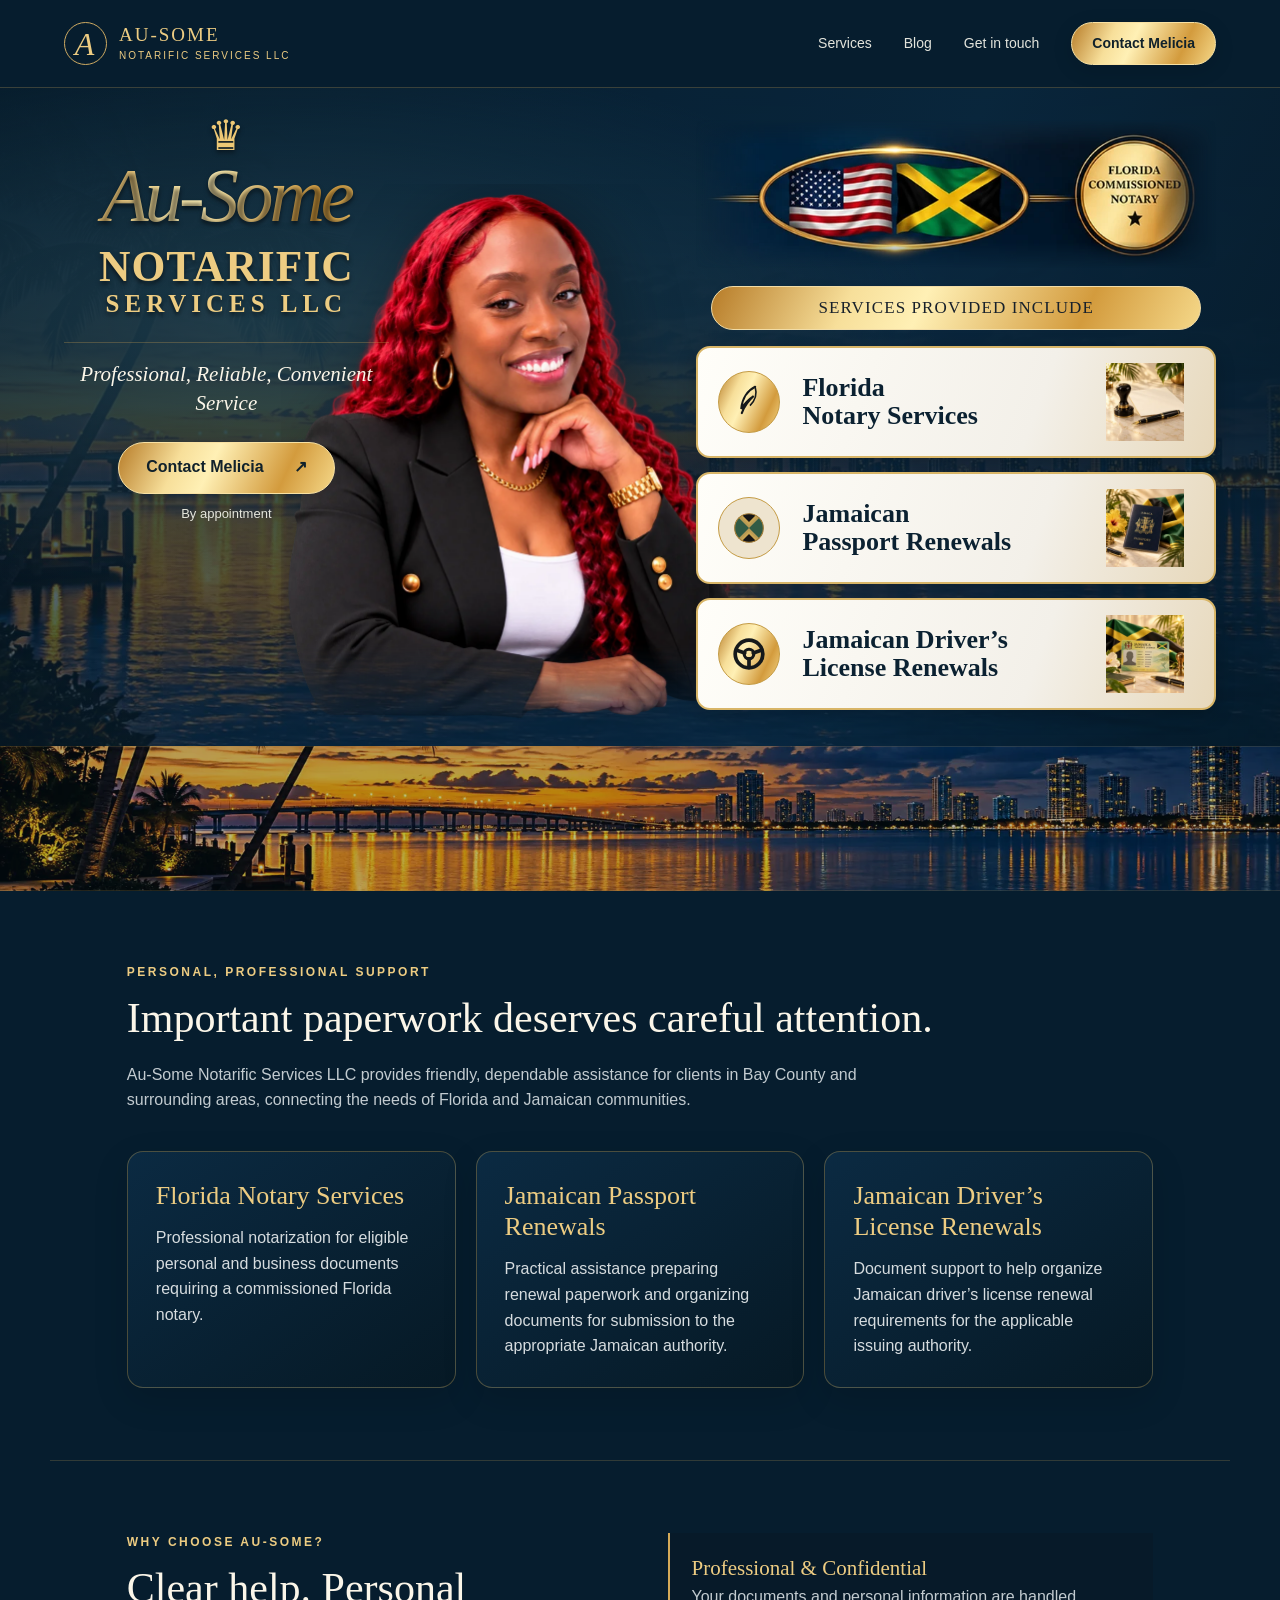
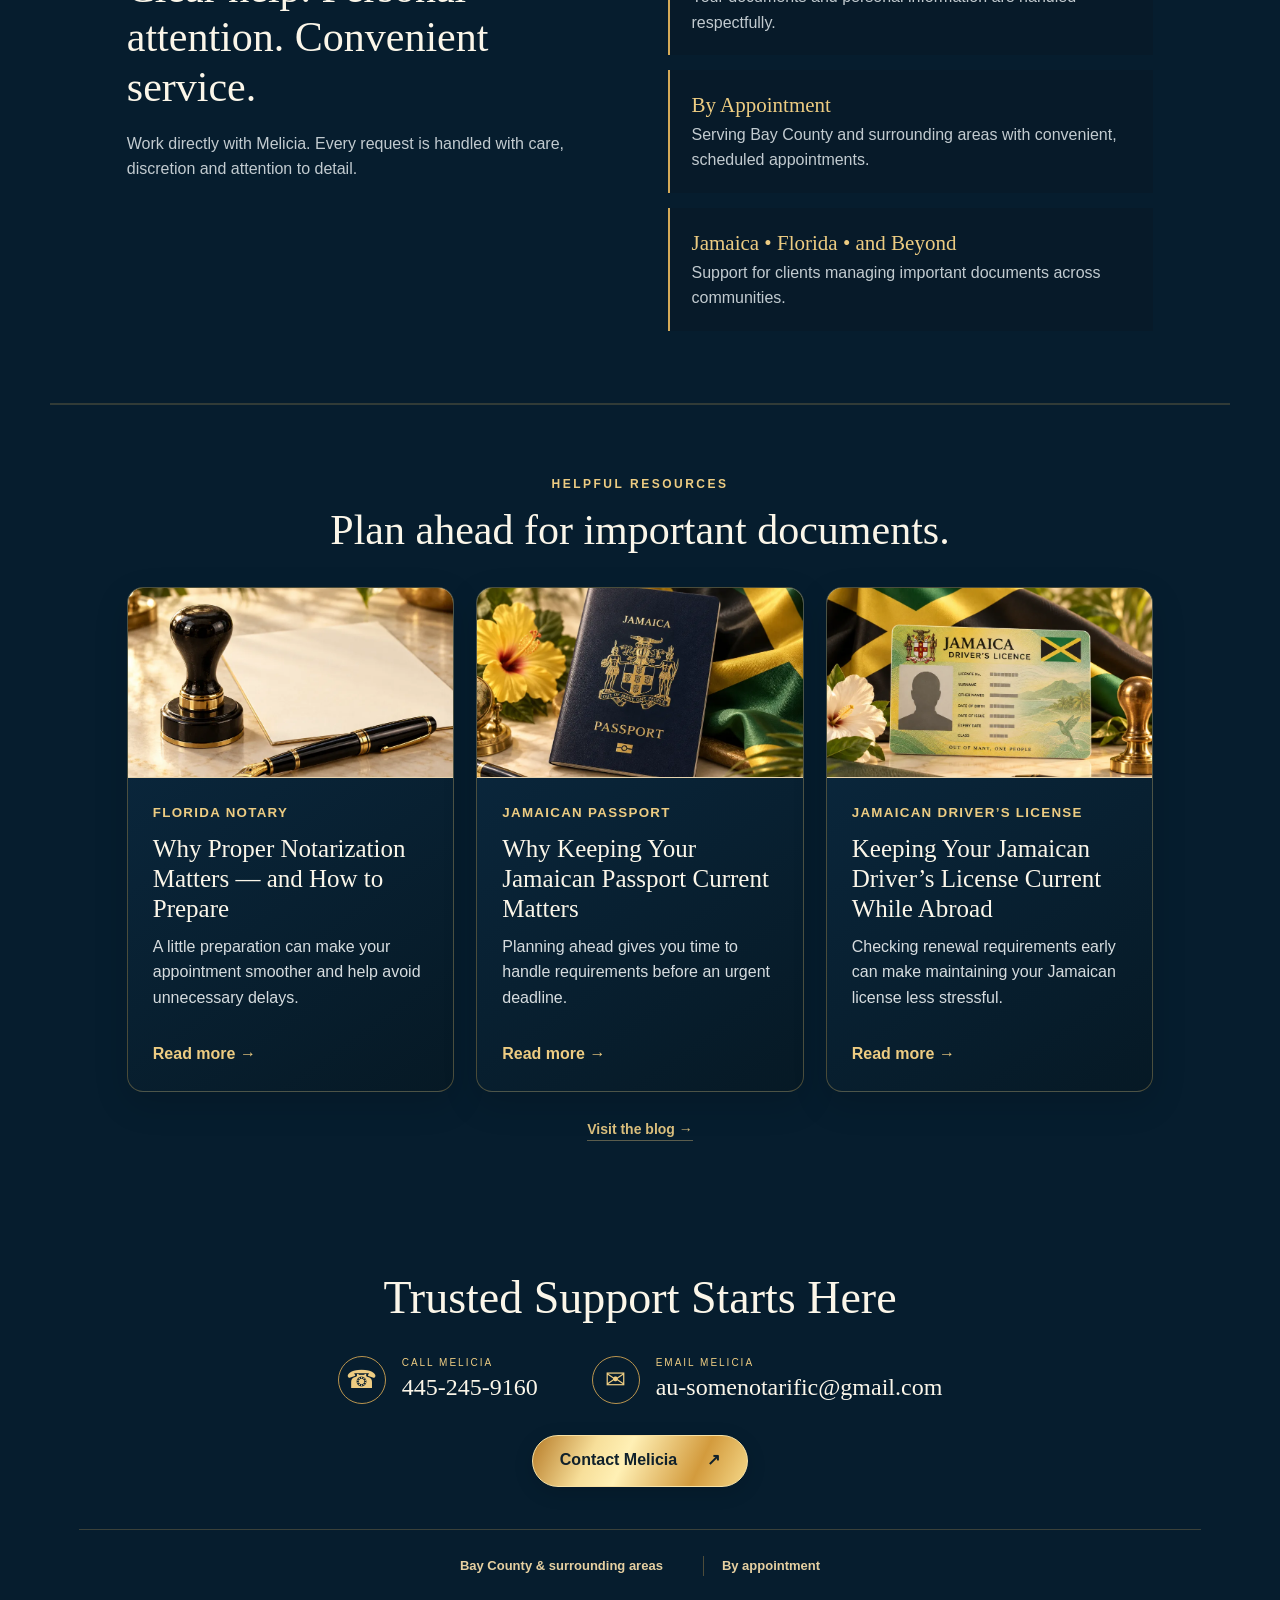
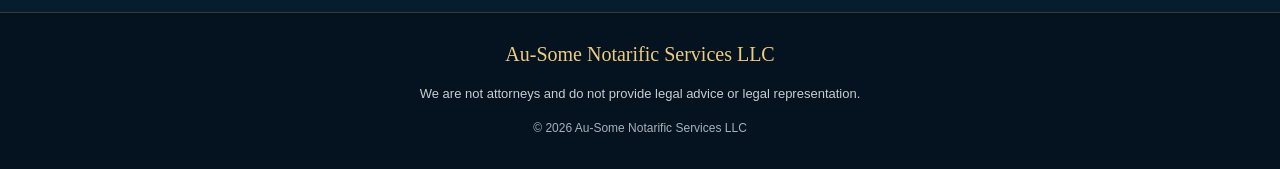
==== index.html @ 768206bc "Block crawling ahead of the domain swap to Mel's own independent domain mhh.gemzonline.com was alway" ====
<!doctype html>
<html lang="en">
<head>
  <meta name="robots" content="noindex, nofollow">
  <meta charset="utf-8"><meta name="viewport" content="width=device-width, initial-scale=1">
  <title>Au-Some Notarific Services LLC | Bay County, Florida</title>
  <meta name="description" content="Florida notary services, Jamaican passport renewals and Jamaican driver's license renewals. Contact Melicia for appointments in Bay County and surrounding areas.">
  <meta name="theme-color" content="#061d2e">
  <link rel="canonical" href="https://mhh.gemzonline.com/">
  <meta property="og:type" content="website"><meta property="og:title" content="Au-Some Notarific Services LLC"><meta property="og:description" content="Florida notary services and practical support for Jamaican passport and driver’s license renewals in Bay County and surrounding areas."><meta property="og:url" content="https://mhh.gemzonline.com/"><meta property="og:site_name" content="Au-Some Notarific Services LLC"><meta property="og:image" content="https://mhh.gemzonline.com/assets/og-image.jpg"><meta property="og:image:width" content="1200"><meta property="og:image:height" content="630"><meta property="og:image:alt" content="Au-Some Notarific Services LLC with Melicia, Florida Commissioned Notary">
  <meta name="twitter:card" content="summary_large_image">
  <script type="application/ld+json">{"@context":"https://schema.org","@type":"Notary","name":"Au-Some Notarific Services LLC","url":"https://mhh.gemzonline.com/","image":"https://mhh.gemzonline.com/assets/og-image.jpg","email":"au-somenotarific@gmail.com","telephone":"+1-445-245-9160","areaServed":"Bay County, Florida","description":"Florida notary services and practical document support for Jamaican passport and driver’s license renewals."}</script>
  <link rel="icon" type="image/svg+xml" href="data:image/svg+xml,%3Csvg xmlns='http://www.w3.org/2000/svg' viewBox='0 0 64 64'%3E%3Crect width='64' height='64' rx='12' fill='%23061d2e'/%3E%3Ctext x='32' y='47' text-anchor='middle' font-family='Georgia' font-size='46' fill='%23e9c778'%3EA%3C/text%3E%3C/svg%3E">
  <link rel="stylesheet" href="styles.css?v=20260925-0700"><script src="app.js?v=20260925-0700" defer></script>
</head>
<body>
<a class="skip" href="#main">Skip to content</a>
<header class="header"><a class="mini-brand" href="#home" aria-label="Au-Some Notarific Services home"><span class="monogram">A</span><span>AU-SOME <small>NOTARIFIC SERVICES LLC</small></span></a><button class="menu-toggle" type="button" aria-expanded="false" aria-controls="main-nav" aria-label="Open menu"><span></span><span></span><span></span></button><nav id="main-nav" aria-label="Main navigation"><a href="#services">Services</a><a href="blog/">Blog</a><a href="#contact">Get in touch</a><button class="button compact" data-contact>Contact Melicia</button></nav></header>
<main id="main">
<section class="hero" id="home" aria-labelledby="brand-title"><div class="hero-inner"><div class="portrait"><img src="assets/melicia.webp" alt="Melicia smiling, wearing a black blazer and gold jewelry" width="900" height="1125" fetchpriority="high"><div class="portrait-caption"><span>YOUR PERSONAL POINT OF CONTACT</span><strong>Meet Melicia</strong><p>Professional. Reliable. Convenient.</p></div></div><div class="hero-content"><div class="brand-row"><div class="wordmark"><span class="crown" aria-hidden="true">&#9819;</span><span class="script">Au-Some</span><h1 id="brand-title"><span class="sr-only">Au-Some </span>NOTARIFIC <span>SERVICES LLC</span></h1></div></div><img class="heritage-banner" src="assets/heritage-seal.webp" alt="United States and Jamaica flags beside a Florida Commissioned Notary seal" width="727" height="207"><p class="tagline">Professional, Reliable, Convenient Service</p><section id="services" aria-labelledby="services-title"><h2 class="ribbon" id="services-title">Services provided include</h2><div class="service-list"><button class="service" data-contact data-service="Florida Notary Services"><span class="service-number quill-icon" aria-hidden="true"><svg viewBox="0 0 64 64"><path d="M47 5C32 10 20 24 16 43c8-10 16-16 26-21-10 7-19 16-26 29" fill="none" stroke="currentColor" stroke-width="4" stroke-linecap="round"/><path d="M47 5c2 13-2 25-14 34" fill="none" stroke="currentColor" stroke-width="3"/></svg></span><span class="service-label"><strong>Florida<br>Notary Services</strong></span><img class="service-art" src="assets/notary-sm.webp" alt="" width="160" height="160"></button><button class="service" data-contact data-service="Jamaican Passport Renewals"><span class="service-number jamaica-icon" aria-hidden="true"><svg viewBox="0 0 64 64"><defs><clipPath id="flagCircle"><circle cx="32" cy="32" r="27"/></clipPath></defs><g clip-path="url(#flagCircle)"><rect width="64" height="64" fill="#151515"/><path d="M0 0L64 64M64 0L0 64" stroke="#c9a553" stroke-width="16"/><path d="M0 0L64 64M64 0L0 64" stroke="#b99b55" stroke-width="8"/><path d="M0 0L32 32L0 64zM64 0L32 32L64 64z" fill="#315b45"/></g><circle cx="32" cy="32" r="27" fill="none" stroke="#a9823d" stroke-width="2"/></svg></span><span class="service-label"><strong>Jamaican<br>Passport Renewals</strong></span><img class="service-art" src="assets/passport-sm.webp" alt="" width="160" height="160"></button><button class="service" data-contact data-service="Jamaican Driver’s License Renewals"><span class="service-number" aria-hidden="true"><svg viewBox="0 0 64 64"><circle cx="32" cy="32" r="26" fill="none" stroke="currentColor" stroke-width="7"/><circle cx="32" cy="32" r="9" fill="none" stroke="currentColor" stroke-width="6"/><path d="M9 25L24 30M55 25L40 30M32 41V57" fill="none" stroke="currentColor" stroke-width="7" stroke-linecap="round"/></svg></span><span class="service-label"><strong>Jamaican Driver’s<br>License Renewals</strong></span><img class="service-art" src="assets/license-sm.webp" alt="" width="160" height="160"></button></div></section><div class="hero-action"><button class="button" data-contact>Contact Melicia <span aria-hidden="true">↗</span></button><span>By appointment</span></div></div></div></section>
<div class="coastal-panorama" aria-hidden="true"></div>
<section class="content-section"><p class="eyebrow">PERSONAL, PROFESSIONAL SUPPORT</p><h2>Important paperwork deserves careful attention.</h2><p>Au-Some Notarific Services LLC provides friendly, dependable assistance for clients in Bay County and surrounding areas, connecting the needs of Florida and Jamaican communities.</p><div class="info-grid"><article><h3>Florida Notary Services</h3><p>Professional notarization for eligible personal and business documents requiring a commissioned Florida notary.</p></article><article><h3>Jamaican Passport Renewals</h3><p>Practical assistance preparing renewal paperwork and organizing documents for submission to the appropriate Jamaican authority.</p></article><article><h3>Jamaican Driver’s License Renewals</h3><p>Document support to help organize Jamaican driver’s license renewal requirements for the applicable issuing authority.</p></article></div></section>
<section class="why-section"><div><p class="eyebrow">WHY CHOOSE AU-SOME?</p><h2>Clear help. Personal attention. Convenient service.</h2><p>Work directly with Melicia. Every request is handled with care, discretion and attention to detail.</p></div><div class="why-list"><p><strong>Professional &amp; Confidential</strong><br>Your documents and personal information are handled respectfully.</p><p><strong>By Appointment</strong><br>Serving Bay County and surrounding areas with convenient, scheduled appointments.</p><p><strong>Jamaica • Florida • and Beyond</strong><br>Support for clients managing important documents across communities.</p></div></section>
<section class="latest-section" aria-labelledby="latest-title"><p class="eyebrow">HELPFUL RESOURCES</p><h2 id="latest-title">Plan ahead for important documents.</h2><div class="latest-grid"><article class="resource-card"><a class="resource-image" href="blog/prepare-for-notary-appointment.html" aria-label="Read Why Proper Notarization Matters"><img src="assets/notary.webp" alt="Florida notary document support" loading="lazy"></a><div class="resource-body"><small>FLORIDA NOTARY</small><h3><a href="blog/prepare-for-notary-appointment.html">Why Proper Notarization Matters — and How to Prepare</a></h3><p>A little preparation can make your appointment smoother and help avoid unnecessary delays.</p><a class="latest-link" href="blog/prepare-for-notary-appointment.html">Read more →</a></div></article><article class="resource-card"><a class="resource-image" href="blog/keep-jamaican-passport-current.html" aria-label="Read Why Keeping Your Jamaican Passport Current Matters"><img src="assets/passport.webp" alt="Jamaican passport renewal support" loading="lazy"></a><div class="resource-body"><small>JAMAICAN PASSPORT</small><h3><a href="blog/keep-jamaican-passport-current.html">Why Keeping Your Jamaican Passport Current Matters</a></h3><p>Planning ahead gives you time to handle requirements before an urgent deadline.</p><a class="latest-link" href="blog/keep-jamaican-passport-current.html">Read more →</a></div></article><article class="resource-card"><a class="resource-image" href="blog/keep-jamaican-drivers-license-current.html" aria-label="Read Keeping Your Jamaican Driver’s License Current While Abroad"><img src="assets/license.webp" alt="Jamaican driver’s license renewal support" loading="lazy"></a><div class="resource-body"><small>JAMAICAN DRIVER’S LICENSE</small><h3><a href="blog/keep-jamaican-drivers-license-current.html">Keeping Your Jamaican Driver’s License Current While Abroad</a></h3><p>Checking renewal requirements early can make maintaining your Jamaican license less stressful.</p><a class="latest-link" href="blog/keep-jamaican-drivers-license-current.html">Read more →</a></div></article></div><p class="latest-all"><a href="blog/">Visit the blog →</a></p></section>
<section class="contact" id="contact" aria-labelledby="contact-title"><h2 id="contact-title">Trusted Support Starts Here</h2><div class="contact-links"><a href="tel:+14452459160"><span class="contact-symbol" aria-hidden="true">☎</span><span><small>CALL MELICIA</small>445-245-9160</span></a><a href="mailto:au-somenotarific@gmail.com"><span class="contact-symbol" aria-hidden="true">✉</span><span><small>EMAIL MELICIA</small>au-somenotarific@gmail.com</span></a></div><button class="button" data-contact>Contact Melicia <span aria-hidden="true">↗</span></button><div class="availability"><span>Bay County &amp; surrounding areas</span><span>By appointment</span></div></section>
</main><footer><a class="footer-brand" href="#home">Au-Some Notarific Services LLC</a><p>We are not attorneys and do not provide legal advice or legal representation.</p><small>© <span id="year">2026</span> Au-Some Notarific Services LLC</small></footer>
<dialog id="contact-dialog" aria-labelledby="form-title"><div class="dialog-head"><div><p class="eyebrow">LET’S GET IN TOUCH</p><h2 id="form-title">Contact Melicia</h2></div><button type="button" class="close" aria-label="Close contact form">×</button></div><p class="form-intro">Share a few details so Melicia can help with your request.</p><form id="contact-form" action="send.php" method="post"><div class="form-grid"><label class="hp" aria-hidden="true">Leave this field empty<input name="website" tabindex="-1" autocomplete="off"></label><label>Full name <span aria-hidden="true">*</span><input name="fullName" autocomplete="name" required maxlength="120"></label><label>Phone <span aria-hidden="true">*</span><input name="phone" type="tel" autocomplete="tel" required maxlength="40"></label><label>Email <span aria-hidden="true">*</span><input name="email" type="email" autocomplete="email" required maxlength="254"></label><label>Preferred contact method <span aria-hidden="true">*</span><select name="contactMethod" required><option value="">Please select</option><option>Phone</option><option>Email</option></select></label><label>Best contact time <span aria-hidden="true">*</span><input name="contactTime" placeholder="e.g. Weekdays after 3 pm, Central" required maxlength="160"></label><label>Service needed <span aria-hidden="true">*</span><select name="service" required><option value="">Please select</option><option>Florida Notary Services</option><option>Jamaican Passport Renewals</option><option>Jamaican Driver’s License Renewals</option></select></label><label class="wide">Preferred appointment / availability window <span aria-hidden="true">*</span><input name="availability" placeholder="e.g. Tuesday or Thursday afternoon" required maxlength="240"></label><label class="wide">Notes <small>(optional)</small><textarea name="notes" rows="4" maxlength="2000" placeholder="How can Melicia help? Please do not include document numbers or sensitive personal information."></textarea></label></div><p class="privacy">Your information is used only to respond to your request and will be sent directly to Melicia.</p><button class="button form-submit" type="submit">Submit request <span aria-hidden="true">↗</span></button></form></dialog><dialog id="result-dialog" aria-labelledby="result-title" aria-describedby="result-message"><div class="result-icon" aria-hidden="true"></div><h2 id="result-title"></h2><p id="result-message"></p><button type="button" class="button" id="result-close">OK</button></dialog><noscript><div class="noscript">To request an appointment, call <a href="tel:+14452459160">445-245-9160</a> or email <a href="mailto:au-somenotarific@gmail.com">au-somenotarific@gmail.com</a>.</div></noscript></body></html>
---- styles.css ----
@charset "UTF-8";
:root{color-scheme:dark;--navy:#061d2e;--deep:#04131f;--gold:#edcc82;--muted:#c2cbd0;--gold-fill:linear-gradient(115deg,#b77c28 0%,#f7df9a 28%,#fff0b5 43%,#d39b3d 76%,#f5d889 100%)}
*{box-sizing:border-box}html{scroll-behavior:smooth;scroll-padding-top:90px}body{margin:0;background:var(--navy);color:#fbf6e9;font-family:Arial,Helvetica,sans-serif;font-size:16px;line-height:1.6}button,input,select,textarea{font:inherit}a{color:inherit}button,a,input,select,textarea{-webkit-tap-highlight-color:transparent}button{cursor:pointer}button:focus-visible,a:focus-visible{outline:3px solid #fff0b5;outline-offset:5px}input:focus,select:focus,textarea:focus{outline:2px solid #9c671c;outline-offset:2px}.skip{position:fixed;left:12px;top:-100px;background:var(--gold);color:var(--deep);z-index:20;padding:10px}.skip:focus{top:12px}.header{min-height:88px;max-width:1380px;margin:auto;padding:18px 5%;display:flex;justify-content:space-between;align-items:center;gap:24px;border-bottom:1px solid #d3ad5e40}.mini-brand{display:flex;gap:12px;align-items:center;text-decoration:none;color:var(--gold);font-family:Georgia,serif;font-size:19px;letter-spacing:2px;line-height:1.3}.mini-brand small{display:block;font:10px/1.6 Arial,sans-serif;letter-spacing:2px}.monogram{border:1px solid #ceaa62;border-radius:50%;width:43px;height:43px;text-align:center;font:italic 32px/43px Georgia,serif}.header nav{display:flex;align-items:center;gap:32px}.header nav>a{text-decoration:none;font-size:14px;color:#e3e4dc}.header nav>a:hover{color:var(--gold)}.button{display:inline-flex;gap:30px;justify-content:center;align-items:center;min-height:52px;padding:12px 27px;border:1px solid #f8e1a3;border-radius:999px;background:var(--gold-fill);color:#10212b;font-weight:700;line-height:1.4;box-shadow:0 5px 20px #0002;text-decoration:none}.button:hover{filter:brightness(1.09)}.button.compact{min-height:43px;padding:10px 20px;font-size:14px}.hero{position:relative;isolation:isolate;overflow:hidden;background:radial-gradient(ellipse at 20% 36%,#244553 0,transparent 47%),linear-gradient(110deg,#061b2a,#0b2a42 65%,#071b29);border-bottom:0}.hero:before{content:"";position:absolute;inset:0;z-index:-1;background:linear-gradient(to bottom,#061d2e 0%,#061d2edb 40%,#061d2e00 75%),url('assets/coast.webp') center bottom/cover no-repeat;opacity:.3}.hero-inner{max-width:1320px;margin:auto;display:grid;grid-template-columns:.82fr 1.18fr;padding:32px 5% 36px;gap:25px;align-items:end}.portrait{position:relative;align-self:stretch;display:flex;align-items:flex-end;margin-left:-70px;margin-bottom:-36px}.portrait img{display:block;width:112%;max-width:none;height:auto;max-height:850px;object-fit:contain;object-position:bottom;filter:drop-shadow(10px 0 30px #0004);mask-image:linear-gradient(#000 82%,transparent 100%)}.portrait-caption{display:none}.hero-content{z-index:1}.brand-row{display:flex;gap:20px;align-items:center}.wordmark{text-align:center;flex:1;color:var(--gold);text-shadow:0 3px 4px #0008;position:relative}.crown{display:block;color:#edc875;font:42px/.8 Georgia,serif;margin-bottom:6px}.script{font:italic 76px/.95 'Monotype Corsiva','Brush Script MT',Georgia,serif;letter-spacing:-4px;background:var(--gold-fill);background-clip:text;-webkit-text-fill-color:transparent;padding:0 10px 4px;display:block}h1{font:46px/1.1 Georgia,serif;font-weight:600;letter-spacing:1px;margin:6px 0}h1 span{display:block;font-size:25px;letter-spacing:5px}.tagline{text-align:center;border-top:1px solid #c69d524d;padding-top:17px;margin:18px 0 10px;font:italic 21px/1.4 Georgia,serif}.ribbon{text-align:center;background:var(--gold-fill);color:#18212b;border:1px solid #f1dca7;border-radius:30px;font:17px/1.3 Georgia,serif;text-transform:uppercase;letter-spacing:1.1px;padding:10px;margin:0 15px 16px}.service-list{display:grid;gap:14px}.service{width:100%;display:grid;grid-template-columns:65px 1fr 88px;align-items:center;gap:19px;text-align:left;background:linear-gradient(110deg,#fffef9,#f3f0e9 65%,#e7d8bb);border:2px solid #d8b567;border-radius:14px;color:#0b2131;padding:15px 20px;box-shadow:0 6px 20px #0003;transition:transform .18s}.service:hover{transform:translateX(-4px)}.service-number{width:62px;height:62px;display:grid;place-items:center;border-radius:50%;background:var(--gold-fill);font:italic 24px Georgia,serif;border:1px solid #c49b44;color:#15191b}.service-number svg{width:42px;height:42px;display:block}.quill-icon svg{transform:rotate(-7deg);color:#15191b}.jamaica-icon{background:#eee4cf}.jamaica-icon svg{width:52px;height:52px}.service strong{display:block;font:600 26px/1.07 Georgia,serif}.service-label{overflow-wrap:anywhere}.service-art{display:block;width:78px;height:78px;object-fit:contain}.hero-action{display:flex;align-items:center;gap:24px;margin:23px 0 0}.hero-action>span{font-size:13px;line-height:1.5;color:#e5e6dc}.heritage-banner{display:block;width:100%;max-width:560px;height:auto;margin:14px auto 0;mask-image:linear-gradient(to right,transparent,#000 12%,#000 88%,transparent),linear-gradient(transparent,#000 18%,#000 82%,transparent);-webkit-mask-composite:source-in;mask-composite:intersect}.coastal-panorama{height:145px;background:url('assets/coast.webp') center 62%/cover no-repeat;opacity:.72;border-top:1px solid #d3ad5e35;border-bottom:1px solid #d3ad5e35}.content-section,.why-section{max-width:1180px;margin:auto;padding:72px 6%}.content-section>h2,.why-section h2{font:42px/1.18 Georgia,serif;margin:0 0 18px;color:#fbf6e9}.content-section>p:not(.eyebrow),.why-section>div>p:not(.eyebrow){max-width:760px;color:var(--muted)}.eyebrow{font-size:12px;font-weight:600;letter-spacing:2.5px;color:var(--gold);margin:0 0 12px}.info-grid{display:grid;grid-template-columns:repeat(3,1fr);gap:20px;margin-top:38px}.info-grid article{background:linear-gradient(145deg,#0b2a42,#061925);border:1px solid #d3ad5e55;border-radius:16px;padding:28px;box-shadow:0 12px 35px #0002}.info-grid h3{font:26px/1.2 Georgia,serif;color:var(--gold);margin:0 0 14px}.info-grid p,.why-list p{color:#d6dcdf;margin:0}.why-section{display:grid;grid-template-columns:1fr 1fr;gap:55px;border-top:1px solid #d3ad5e35;border-bottom:1px solid #d3ad5e35}.why-list{display:grid;gap:15px}.why-list p{padding:20px 22px;border-left:2px solid #d4aa58;background:#071a29}.why-list strong{color:var(--gold);font:21px/1.5 Georgia,serif}.latest-section{max-width:1180px;margin:auto;padding:70px 6%;border-top:1px solid #d3ad5e35;text-align:center}.latest-section>h2{font:42px/1.18 Georgia,serif;margin:0 0 32px}.latest-grid{display:grid;grid-template-columns:repeat(3,minmax(0,1fr));gap:22px;align-items:stretch;justify-content:center;text-align:left}.resource-card{display:flex;flex-direction:column;overflow:hidden;background:linear-gradient(145deg,#0b2a42,#061925);border:1px solid #d3ad5e55;border-radius:16px;box-shadow:0 12px 35px #0002}.resource-image{display:block;height:190px;overflow:hidden;background:#efe7d7;border-bottom:1px solid #d3ad5e55}.resource-image img{display:block;width:100%;height:100%;object-fit:cover}.resource-body{display:flex;flex:1;flex-direction:column;padding:24px 25px 25px}.latest-grid small{color:var(--gold);font-weight:700;letter-spacing:1.3px}.latest-grid h3{font:25px/1.2 Georgia,serif;margin:10px 0}.latest-grid h3 a,.latest-link{text-decoration:none}.latest-grid p{color:#d6dcdf;margin:0 0 22px}.latest-link{color:var(--gold);font-weight:700;margin-top:auto;padding-top:8px}.latest-all{text-align:center;margin:24px 0 0}.latest-all a{color:#d9bd7c;font-size:14px;font-weight:700;text-decoration:none;border-bottom:1px solid #d9bd7c66;padding-bottom:3px}.contact{position:relative;text-align:center;padding:58px 5% 36px;max-width:1250px;margin:auto}.contact h2{font:46px/1.2 Georgia,serif;margin:0 0 18px}.contact-links{display:flex;justify-content:center;gap:54px;margin:30px 0}.contact-links>a{display:flex;align-items:center;gap:16px;text-align:left;text-decoration:none;font:24px/1.4 Georgia,serif}.contact-links small{font:10px/1.6 Arial,sans-serif;letter-spacing:2px;color:var(--gold);display:block}.contact-symbol{color:var(--gold);border:1px solid #b9944e;width:48px;height:48px;border-radius:50%;display:grid;place-items:center;font:25px Georgia,serif}.availability{border-top:1px solid #d3ad5e40;margin-top:42px;padding-top:26px;display:flex;justify-content:center;gap:40px;color:#e6d0a1;font-size:13px}.availability span{background:transparent;border:0;color:#e6d0a1;padding:0;font-weight:600}.availability span+span{border-left:1px solid #b9944e66;padding-left:18px}footer{background:var(--deep);padding:30px 5%;text-align:center;border-top:1px solid #d3ad5e40}.footer-brand{font:20px Georgia,serif;color:var(--gold);text-decoration:none}footer p{font-size:13px;color:#c7cdd0;margin:15px 0 9px}footer small{font-size:12px;color:#a6b2ba}dialog{color-scheme:light;width:min(740px,calc(100% - 32px));max-height:90dvh;overflow:auto;padding:30px;border:1px solid #c6a154;border-radius:12px;background:#fbf9f3;color:#152b3a;box-shadow:0 25px 90px #0009}dialog::backdrop{background:#020d17cc;backdrop-filter:blur(7px)}body.modal-open{overflow:hidden}.dialog-head{display:flex;align-items:flex-start;justify-content:space-between;gap:15px}.dialog-head .eyebrow{color:#79571f;font-size:11px}.dialog-head h2{font:34px/1.2 Georgia,serif;margin:0}.close{border:1px solid #b9b8b3;border-radius:50%;background:transparent;color:#152b3a;min-width:44px;height:44px;font-size:28px;line-height:1}.form-intro{font-size:14px;color:#4c5c67}.form-grid{display:grid;grid-template-columns:1fr 1fr;gap:16px}.form-grid label{display:block;font-size:14px;font-weight:600}.form-grid label>span{color:#815d22}.form-grid small{font-weight:400}.wide{grid-column:1/-1}input,select,textarea{display:block;width:100%;min-width:0;margin-top:5px;padding:11px 12px;background:#fff;border:1px solid #a5afb5;border-radius:4px;color:#182d3b;font-size:16px}textarea{resize:vertical}.privacy{font-size:12px;color:#55626b;line-height:1.6}.form-submit{width:100%}#result-dialog{width:min(440px,calc(100% - 32px));text-align:center;padding:34px 30px 28px}.result-icon{width:68px;height:68px;margin:0 auto 14px;border-radius:50%;display:grid;place-items:center;font:700 36px/1 Georgia,serif;color:#fff}#result-dialog.ok .result-icon{background:#1f7a4d}#result-dialog.ok .result-icon:before{content:"\2713"}#result-dialog.err .result-icon{background:#a8321f}#result-dialog.err .result-icon:before{content:"!"}#result-dialog h2{font:32px/1.2 Georgia,serif;margin:0 0 10px}#result-dialog p{color:#4c5c67;font-size:15px;margin:0 0 24px}#result-close{width:100%}.form-submit:disabled{opacity:.7;cursor:wait}.noscript{padding:20px;text-align:center;background:#f1d698;color:#152b3a}
@media(min-width:1101px){.hero-inner{grid-template-columns:minmax(0,1fr) minmax(0,.8fr) minmax(0,1.6fr);grid-template-rows:auto auto auto 1fr;gap:0 24px;align-items:start}.hero-content,.brand-row{display:contents}.wordmark{grid-column:1;grid-row:1/3;align-self:end;z-index:2}.tagline{grid-column:1;grid-row:3;margin:18px 0 0}.hero-action{grid-column:1;grid-row:4;flex-direction:column;gap:10px;align-self:start}.portrait{grid-column:2;grid-row:1/-1;align-self:end;margin:0 -130px -36px -60px}.tagline,.hero-action,.heritage-banner,#services{position:relative;z-index:2}.portrait img{width:100%;max-height:760px}.heritage-banner{grid-column:3;grid-row:1;align-self:center;margin:0 auto}#services{grid-column:3;grid-row:2/-1;margin-top:18px}.script{font-size:clamp(68px,6vw,86px)}h1{font-size:clamp(38px,3.4vw,49px)}h1 span{font-size:clamp(21px,1.95vw,28px)}}
@media(max-width:1050px){.header nav{gap:20px}.hero-inner{gap:12px;padding-left:3%;padding-right:4%;grid-template-columns:.85fr 1.15fr}.script{font-size:62px}h1{font-size:37px}h1 span{font-size:20px}.service{padding:17px;gap:14px;grid-template-columns:53px 1fr 72px}.service-number{width:52px;height:52px}.service strong{font-size:23px}.service-art{width:65px;height:65px}.portrait{margin-left:-50px}.portrait img{width:125%}.contact-links{gap:30px}.contact-links>a{font-size:21px}}
@media(max-width:760px){.header{padding:15px 5%;min-height:76px}.header nav>a{display:none}.header nav>a[href="blog/"]{display:block;font-size:12px}.mini-brand{font-size:16px;letter-spacing:1px}.mini-brand small{font-size:8px;letter-spacing:1px}.monogram{width:36px;height:36px;line-height:36px;font-size:27px}.button.compact{font-size:12px;padding:9px 12px;min-height:42px}.hero-inner{display:flex;flex-direction:column;padding:34px 6% 0;gap:0}.hero-content{width:100%;order:0}.brand-row{max-width:540px;margin:auto;gap:16px}.script{font-size:clamp(48px,12vw,76px)}h1{font-size:clamp(29px,7.7vw,46px)}h1 span{font-size:clamp(15px,4vw,24px);letter-spacing:3px}.tagline{font-size:18px;margin-top:22px}.ribbon{font-size:14px;margin:0 12px 15px}.service{padding:15px;grid-template-columns:54px 1fr 60px;gap:13px}.service strong{font-size:22px}.service-art{width:58px;height:58px}.hero-action{justify-content:center;margin:25px 0}.portrait{order:1;align-self:center;width:min(460px,100%);margin:3px 0 0;height:420px;justify-content:center;overflow:hidden}.portrait img{width:100%;height:100%;object-fit:contain;object-position:top;mask-image:linear-gradient(#000 75%,transparent 100%)}.coastal-panorama{height:95px}.content-section,.why-section,.latest-section{padding:52px 6%}.content-section>h2,.why-section h2,.latest-section>h2{font-size:34px}.info-grid,.why-section,.latest-grid{grid-template-columns:1fr}.info-grid{gap:14px}.why-section{gap:25px}.resource-card{max-width:480px;width:100%;margin:auto}.resource-image{height:210px}.contact{padding:40px 6% 28px}.contact h2{font-size:36px}.contact-links{flex-direction:column;align-items:center;gap:23px;margin:26px 0}.contact-links>a{font-size:21px;width:100%;max-width:375px;gap:13px}.availability{flex-direction:column;gap:8px;padding-top:23px;margin-top:32px}.availability span+span{border:0;padding:0}footer p{max-width:360px;margin:15px auto}dialog{padding:22px;max-height:94dvh;width:calc(100% - 20px)}.form-grid{grid-template-columns:1fr;gap:14px}.dialog-head h2{font-size:29px}.wide{grid-column:auto}}
@media(max-width:380px){.mini-brand{gap:7px}.header{padding-left:12px;padding-right:12px}.service strong{font-size:20px}.service{padding:13px 10px;gap:9px}.service-art{width:50px;height:50px}.contact-links>a{font-size:18px}.hero-action{gap:12px}.hero-action .button{font-size:14px}.portrait{height:380px}}
@media(prefers-reduced-motion:reduce){html{scroll-behavior:auto}*{transition:none!important}}
/* Final alignment refinements */
@media(min-width:1101px){.portrait img{transform:translateX(-72px)}}

/* Accessibility / anti-spam helpers. */
.service-number svg{width:34px;height:34px;display:block}
.sr-only,h1 .sr-only{position:absolute;width:1px;height:1px;padding:0;margin:-1px;overflow:hidden;clip:rect(0 0 0 0);white-space:nowrap;border:0}
.hp{position:absolute;left:-10000px;width:1px;height:1px;overflow:hidden}

/* Mobile navigation */
.menu-toggle{display:none;background:transparent;border:1px solid #d3ad5e88;border-radius:10px;width:44px;height:44px;padding:10px;cursor:pointer}
.menu-toggle span{display:block;height:2px;background:var(--gold);margin:5px 0;border-radius:2px}
@media(max-width:760px){
 .header{position:relative;z-index:50}
 .menu-toggle{display:block;margin-left:auto}
 .header nav{display:none;position:absolute;top:calc(100% + 1px);left:5%;right:5%;padding:14px;background:#061d2ef7;border:1px solid #d3ad5e66;border-radius:14px;box-shadow:0 16px 35px #0008;flex-direction:column;align-items:stretch;gap:5px}
 .header nav.open{display:flex}
 .header nav>a,.header nav>a[href="blog/"]{display:block;padding:12px 14px;font-size:15px;color:#f7f3e8;border-radius:9px}
 .header nav>a:hover{background:#ffffff0d;color:var(--gold)}
 .header nav .button.compact{width:100%;margin-top:5px}
}

/* Prevent horizontal page drift on all screen sizes */
html,body{width:100%;max-width:100%;overflow-x:hidden}
body{position:relative}
img,svg,video,canvas{max-width:100%}
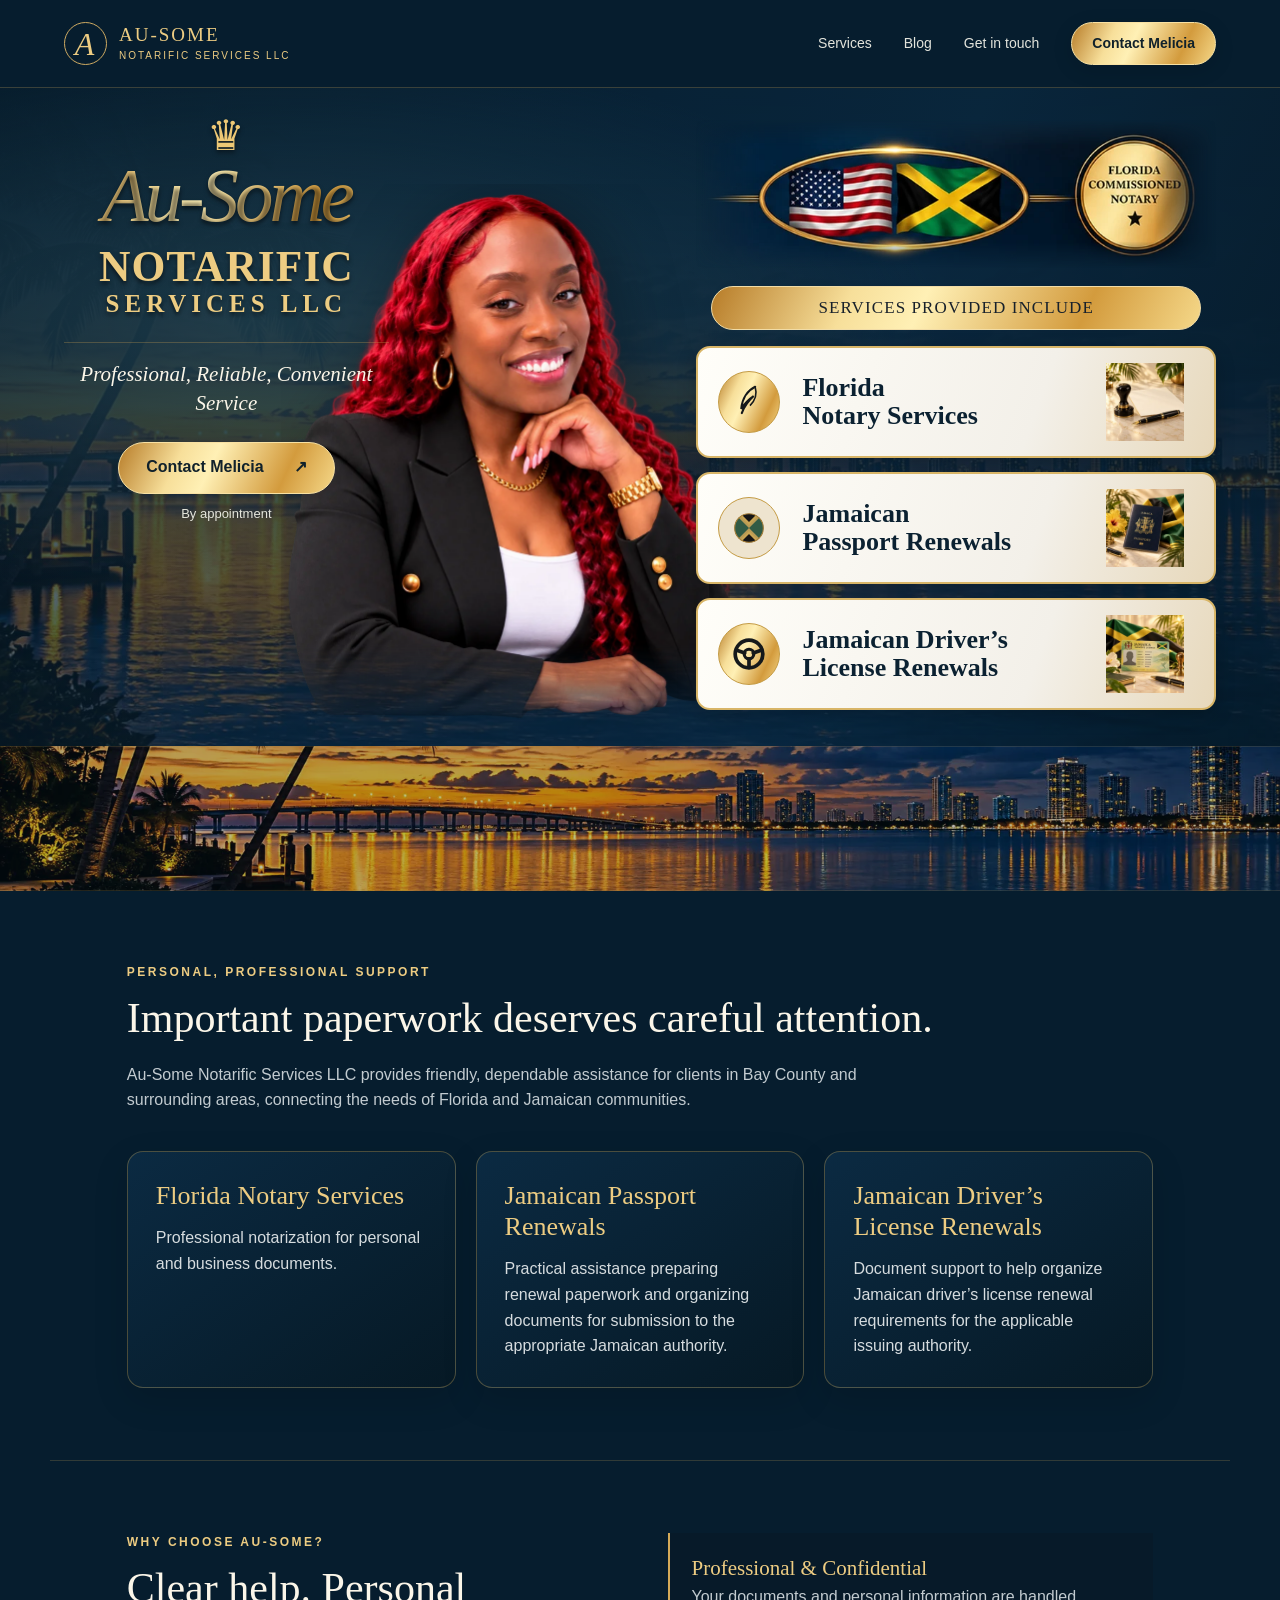
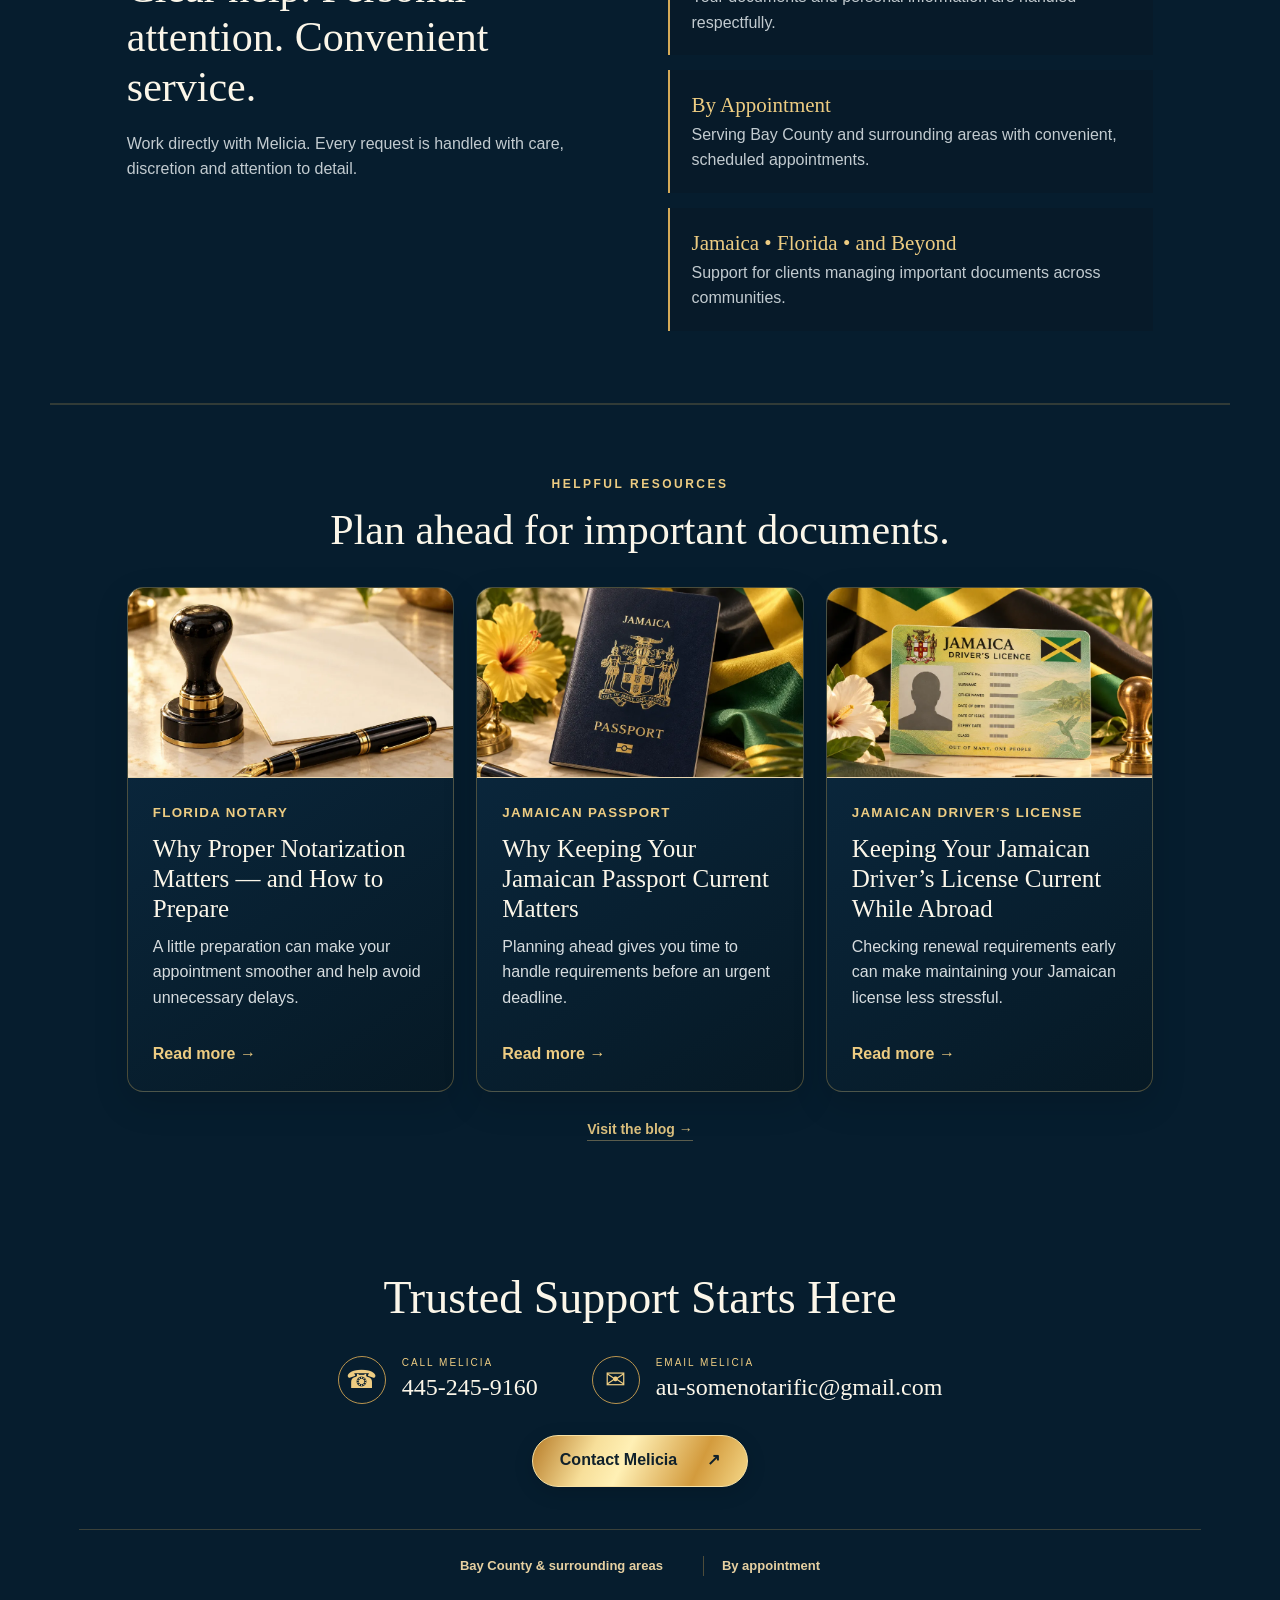
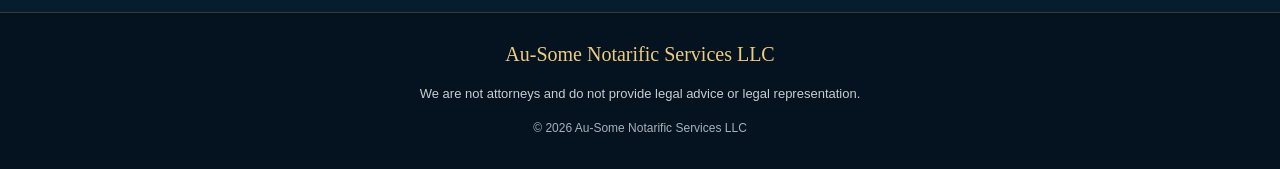
==== commit e012240b: "Simplify Florida Notary Services description per Melicia's request "Professional notarization for el" ====
--- a/index.html
+++ b/index.html
@@ -19,7 +19,7 @@
 <main id="main">
 <section class="hero" id="home" aria-labelledby="brand-title"><div class="hero-inner"><div class="portrait"><img src="assets/melicia.webp" alt="Melicia smiling, wearing a black blazer and gold jewelry" width="900" height="1125" fetchpriority="high"><div class="portrait-caption"><span>YOUR PERSONAL POINT OF CONTACT</span><strong>Meet Melicia</strong><p>Professional. Reliable. Convenient.</p></div></div><div class="hero-content"><div class="brand-row"><div class="wordmark"><span class="crown" aria-hidden="true">&#9819;</span><span class="script">Au-Some</span><h1 id="brand-title"><span class="sr-only">Au-Some </span>NOTARIFIC <span>SERVICES LLC</span></h1></div></div><img class="heritage-banner" src="assets/heritage-seal.webp" alt="United States and Jamaica flags beside a Florida Commissioned Notary seal" width="727" height="207"><p class="tagline">Professional, Reliable, Convenient Service</p><section id="services" aria-labelledby="services-title"><h2 class="ribbon" id="services-title">Services provided include</h2><div class="service-list"><button class="service" data-contact data-service="Florida Notary Services"><span class="service-number quill-icon" aria-hidden="true"><svg viewBox="0 0 64 64"><path d="M47 5C32 10 20 24 16 43c8-10 16-16 26-21-10 7-19 16-26 29" fill="none" stroke="currentColor" stroke-width="4" stroke-linecap="round"/><path d="M47 5c2 13-2 25-14 34" fill="none" stroke="currentColor" stroke-width="3"/></svg></span><span class="service-label"><strong>Florida<br>Notary Services</strong></span><img class="service-art" src="assets/notary-sm.webp" alt="" width="160" height="160"></button><button class="service" data-contact data-service="Jamaican Passport Renewals"><span class="service-number jamaica-icon" aria-hidden="true"><svg viewBox="0 0 64 64"><defs><clipPath id="flagCircle"><circle cx="32" cy="32" r="27"/></clipPath></defs><g clip-path="url(#flagCircle)"><rect width="64" height="64" fill="#151515"/><path d="M0 0L64 64M64 0L0 64" stroke="#c9a553" stroke-width="16"/><path d="M0 0L64 64M64 0L0 64" stroke="#b99b55" stroke-width="8"/><path d="M0 0L32 32L0 64zM64 0L32 32L64 64z" fill="#315b45"/></g><circle cx="32" cy="32" r="27" fill="none" stroke="#a9823d" stroke-width="2"/></svg></span><span class="service-label"><strong>Jamaican<br>Passport Renewals</strong></span><img class="service-art" src="assets/passport-sm.webp" alt="" width="160" height="160"></button><button class="service" data-contact data-service="Jamaican Driver’s License Renewals"><span class="service-number" aria-hidden="true"><svg viewBox="0 0 64 64"><circle cx="32" cy="32" r="26" fill="none" stroke="currentColor" stroke-width="7"/><circle cx="32" cy="32" r="9" fill="none" stroke="currentColor" stroke-width="6"/><path d="M9 25L24 30M55 25L40 30M32 41V57" fill="none" stroke="currentColor" stroke-width="7" stroke-linecap="round"/></svg></span><span class="service-label"><strong>Jamaican Driver’s<br>License Renewals</strong></span><img class="service-art" src="assets/license-sm.webp" alt="" width="160" height="160"></button></div></section><div class="hero-action"><button class="button" data-contact>Contact Melicia <span aria-hidden="true">↗</span></button><span>By appointment</span></div></div></div></section>
 <div class="coastal-panorama" aria-hidden="true"></div>
-<section class="content-section"><p class="eyebrow">PERSONAL, PROFESSIONAL SUPPORT</p><h2>Important paperwork deserves careful attention.</h2><p>Au-Some Notarific Services LLC provides friendly, dependable assistance for clients in Bay County and surrounding areas, connecting the needs of Florida and Jamaican communities.</p><div class="info-grid"><article><h3>Florida Notary Services</h3><p>Professional notarization for eligible personal and business documents requiring a commissioned Florida notary.</p></article><article><h3>Jamaican Passport Renewals</h3><p>Practical assistance preparing renewal paperwork and organizing documents for submission to the appropriate Jamaican authority.</p></article><article><h3>Jamaican Driver’s License Renewals</h3><p>Document support to help organize Jamaican driver’s license renewal requirements for the applicable issuing authority.</p></article></div></section>
+<section class="content-section"><p class="eyebrow">PERSONAL, PROFESSIONAL SUPPORT</p><h2>Important paperwork deserves careful attention.</h2><p>Au-Some Notarific Services LLC provides friendly, dependable assistance for clients in Bay County and surrounding areas, connecting the needs of Florida and Jamaican communities.</p><div class="info-grid"><article><h3>Florida Notary Services</h3><p>Professional notarization for personal and business documents.</p></article><article><h3>Jamaican Passport Renewals</h3><p>Practical assistance preparing renewal paperwork and organizing documents for submission to the appropriate Jamaican authority.</p></article><article><h3>Jamaican Driver’s License Renewals</h3><p>Document support to help organize Jamaican driver’s license renewal requirements for the applicable issuing authority.</p></article></div></section>
 <section class="why-section"><div><p class="eyebrow">WHY CHOOSE AU-SOME?</p><h2>Clear help. Personal attention. Convenient service.</h2><p>Work directly with Melicia. Every request is handled with care, discretion and attention to detail.</p></div><div class="why-list"><p><strong>Professional &amp; Confidential</strong><br>Your documents and personal information are handled respectfully.</p><p><strong>By Appointment</strong><br>Serving Bay County and surrounding areas with convenient, scheduled appointments.</p><p><strong>Jamaica • Florida • and Beyond</strong><br>Support for clients managing important documents across communities.</p></div></section>
 <section class="latest-section" aria-labelledby="latest-title"><p class="eyebrow">HELPFUL RESOURCES</p><h2 id="latest-title">Plan ahead for important documents.</h2><div class="latest-grid"><article class="resource-card"><a class="resource-image" href="blog/prepare-for-notary-appointment.html" aria-label="Read Why Proper Notarization Matters"><img src="assets/notary.webp" alt="Florida notary document support" loading="lazy"></a><div class="resource-body"><small>FLORIDA NOTARY</small><h3><a href="blog/prepare-for-notary-appointment.html">Why Proper Notarization Matters — and How to Prepare</a></h3><p>A little preparation can make your appointment smoother and help avoid unnecessary delays.</p><a class="latest-link" href="blog/prepare-for-notary-appointment.html">Read more →</a></div></article><article class="resource-card"><a class="resource-image" href="blog/keep-jamaican-passport-current.html" aria-label="Read Why Keeping Your Jamaican Passport Current Matters"><img src="assets/passport.webp" alt="Jamaican passport renewal support" loading="lazy"></a><div class="resource-body"><small>JAMAICAN PASSPORT</small><h3><a href="blog/keep-jamaican-passport-current.html">Why Keeping Your Jamaican Passport Current Matters</a></h3><p>Planning ahead gives you time to handle requirements before an urgent deadline.</p><a class="latest-link" href="blog/keep-jamaican-passport-current.html">Read more →</a></div></article><article class="resource-card"><a class="resource-image" href="blog/keep-jamaican-drivers-license-current.html" aria-label="Read Keeping Your Jamaican Driver’s License Current While Abroad"><img src="assets/license.webp" alt="Jamaican driver’s license renewal support" loading="lazy"></a><div class="resource-body"><small>JAMAICAN DRIVER’S LICENSE</small><h3><a href="blog/keep-jamaican-drivers-license-current.html">Keeping Your Jamaican Driver’s License Current While Abroad</a></h3><p>Checking renewal requirements early can make maintaining your Jamaican license less stressful.</p><a class="latest-link" href="blog/keep-jamaican-drivers-license-current.html">Read more →</a></div></article></div><p class="latest-all"><a href="blog/">Visit the blog →</a></p></section>
 <section class="contact" id="contact" aria-labelledby="contact-title"><h2 id="contact-title">Trusted Support Starts Here</h2><div class="contact-links"><a href="tel:+14452459160"><span class="contact-symbol" aria-hidden="true">☎</span><span><small>CALL MELICIA</small>445-245-9160</span></a><a href="mailto:au-somenotarific@gmail.com"><span class="contact-symbol" aria-hidden="true">✉</span><span><small>EMAIL MELICIA</small>au-somenotarific@gmail.com</span></a></div><button class="button" data-contact>Contact Melicia <span aria-hidden="true">↗</span></button><div class="availability"><span>Bay County &amp; surrounding areas</span><span>By appointment</span></div></section>
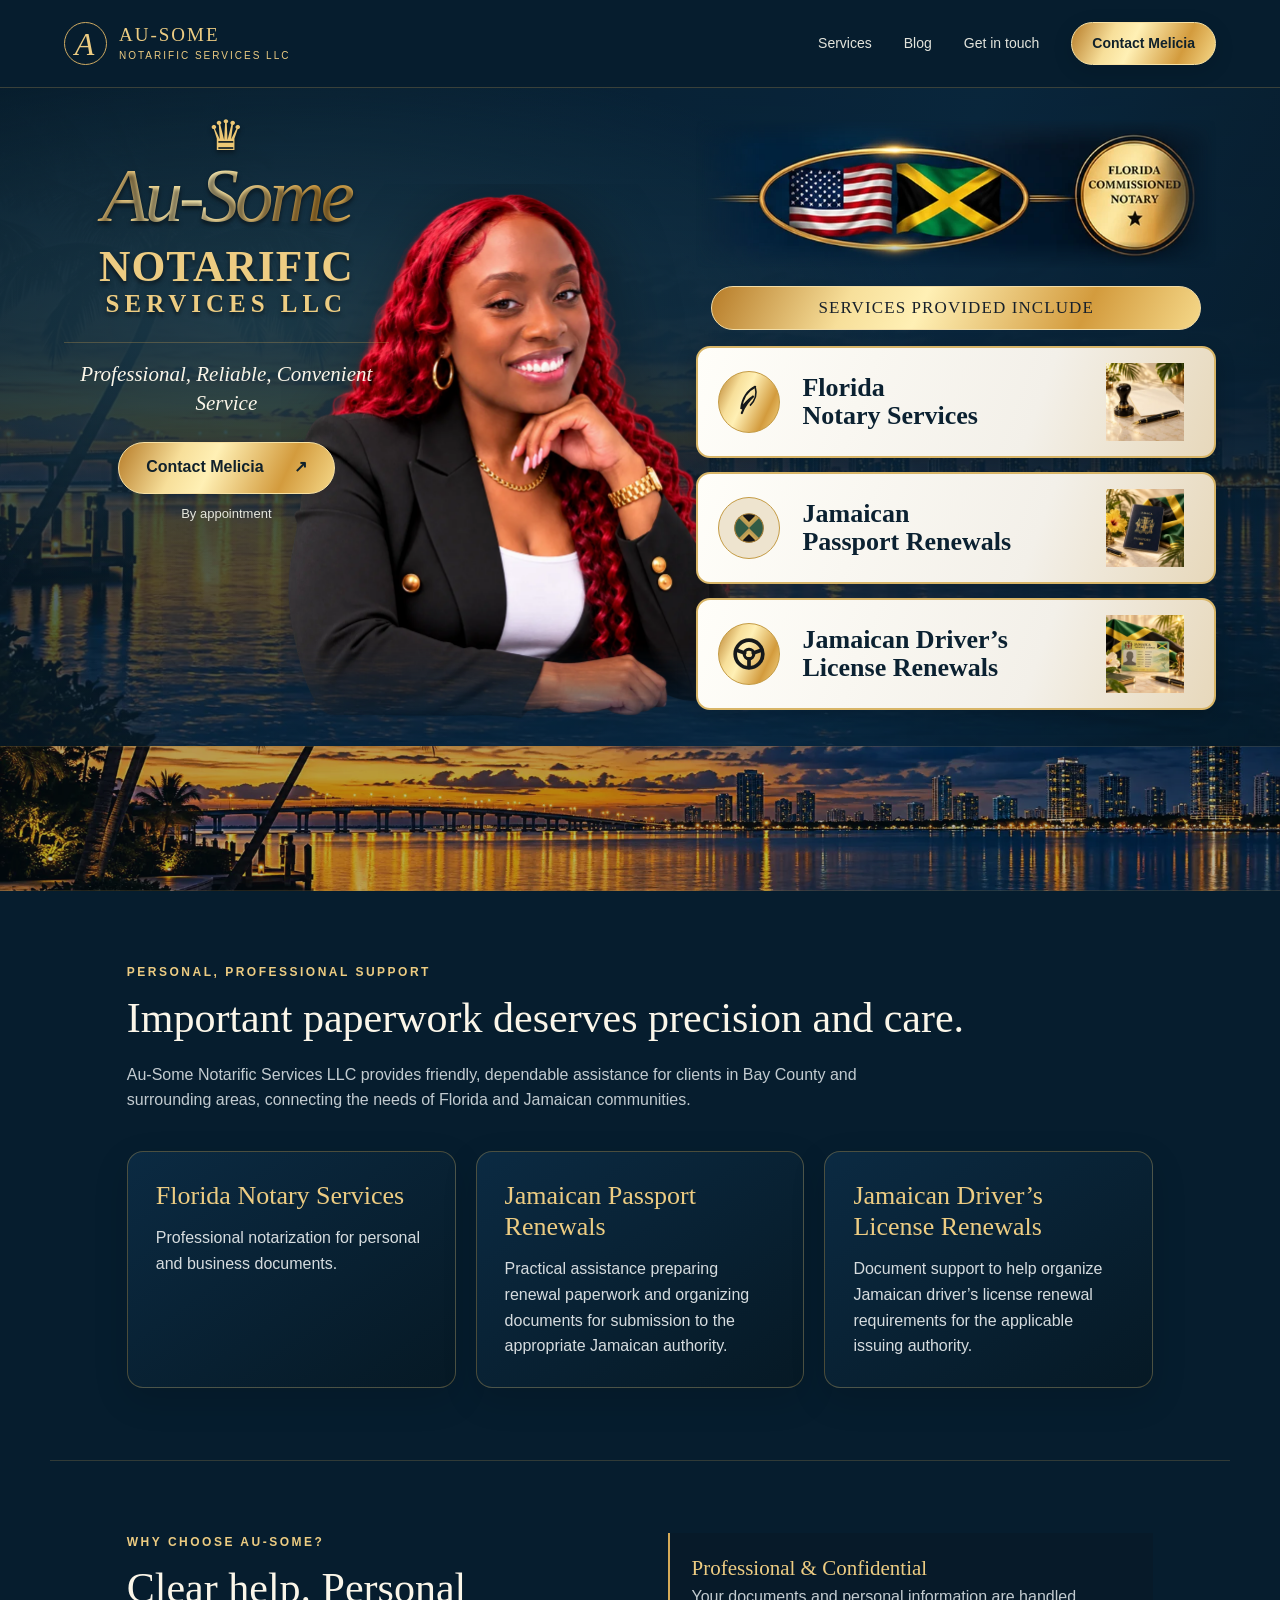
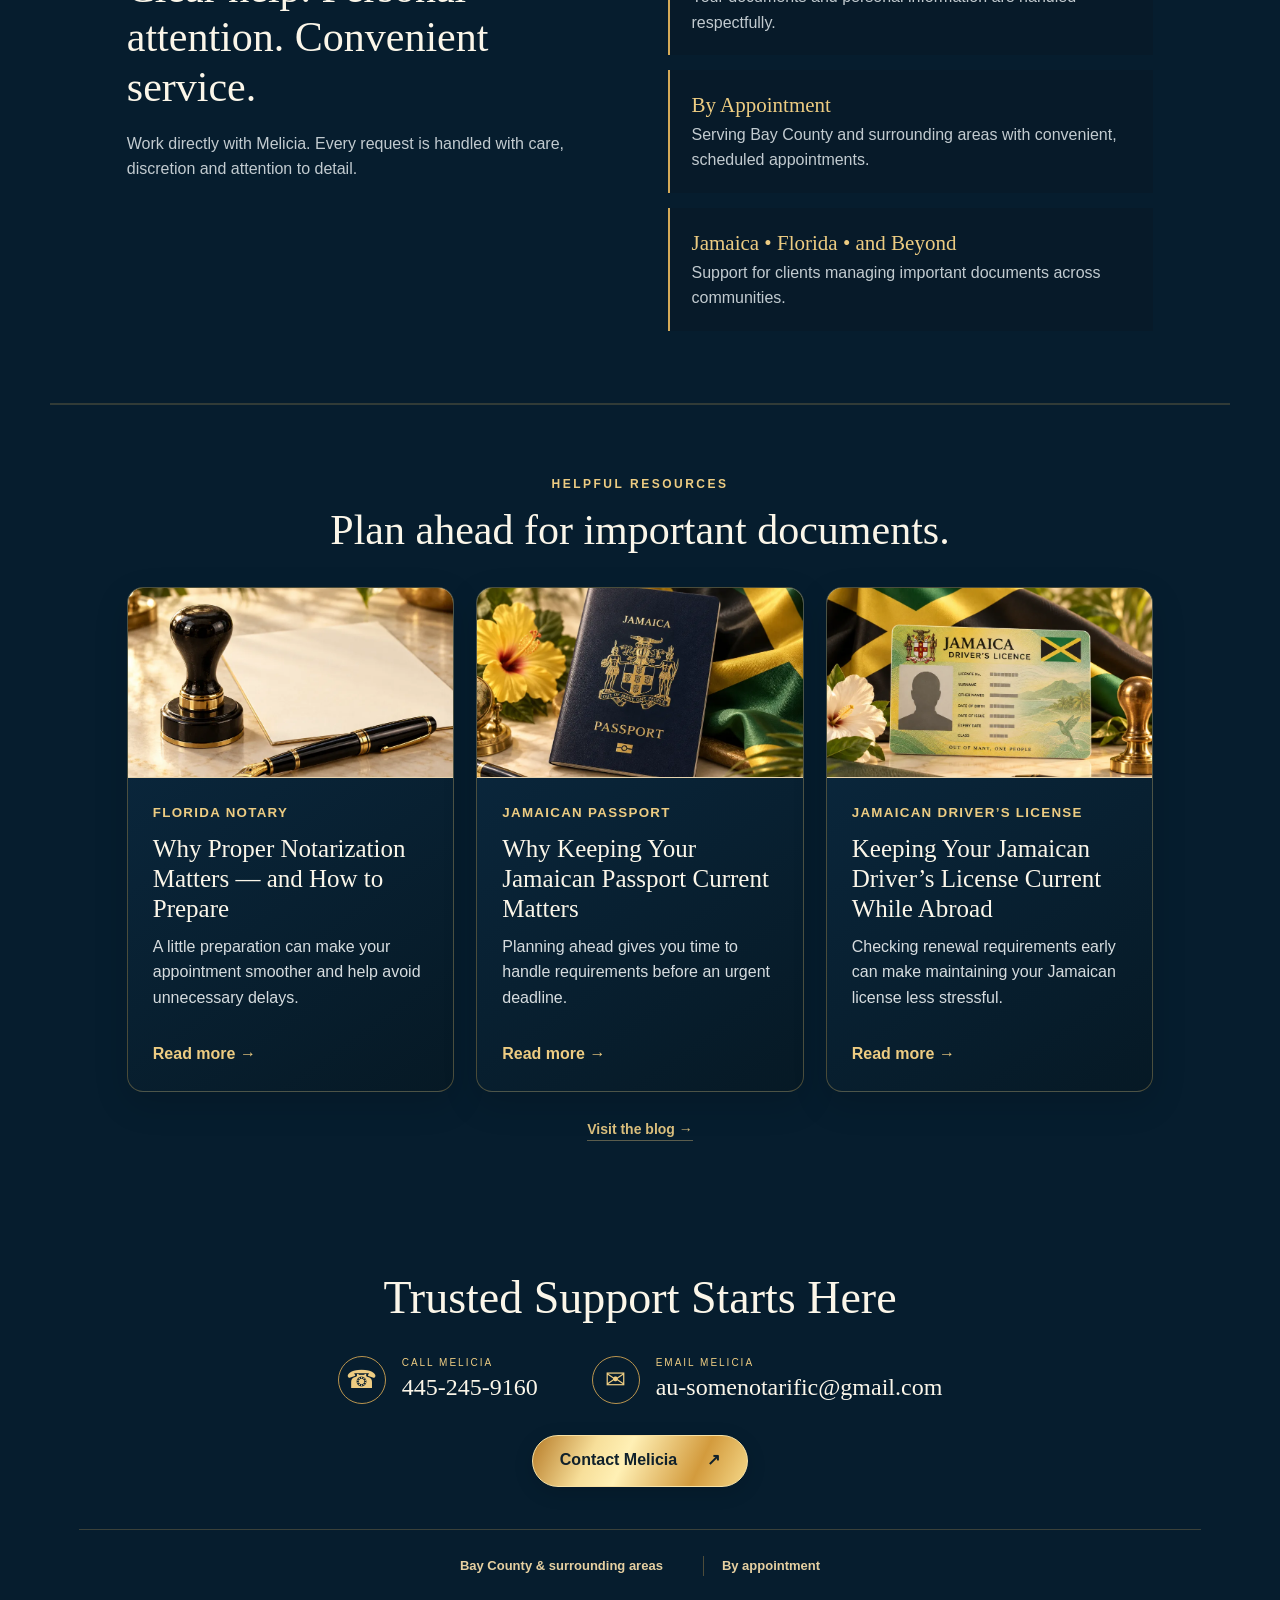
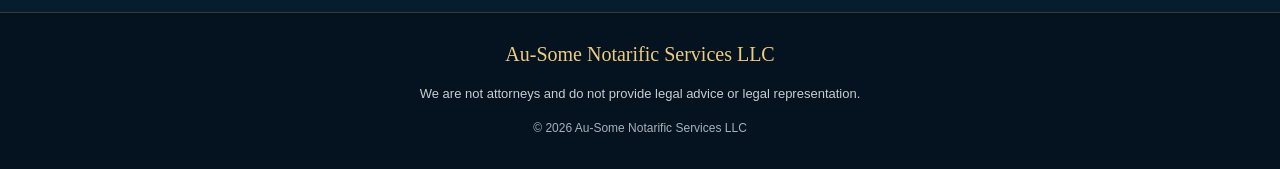
==== commit 20936a91: "Update section heading per Melicia's request "Important paperwork deserves careful attention." -> "I" ====
--- a/index.html
+++ b/index.html
@@ -1,15 +1,15 @@
 <!doctype html>
 <html lang="en">
 <head>
-  <meta name="robots" content="noindex, nofollow">
+  
   <meta charset="utf-8"><meta name="viewport" content="width=device-width, initial-scale=1">
   <title>Au-Some Notarific Services LLC | Bay County, Florida</title>
   <meta name="description" content="Florida notary services, Jamaican passport renewals and Jamaican driver's license renewals. Contact Melicia for appointments in Bay County and surrounding areas.">
   <meta name="theme-color" content="#061d2e">
-  <link rel="canonical" href="https://mhh.gemzonline.com/">
-  <meta property="og:type" content="website"><meta property="og:title" content="Au-Some Notarific Services LLC"><meta property="og:description" content="Florida notary services and practical support for Jamaican passport and driver’s license renewals in Bay County and surrounding areas."><meta property="og:url" content="https://mhh.gemzonline.com/"><meta property="og:site_name" content="Au-Some Notarific Services LLC"><meta property="og:image" content="https://mhh.gemzonline.com/assets/og-image.jpg"><meta property="og:image:width" content="1200"><meta property="og:image:height" content="630"><meta property="og:image:alt" content="Au-Some Notarific Services LLC with Melicia, Florida Commissioned Notary">
+  <link rel="canonical" href="https://au-somenotarific.com/">
+  <meta property="og:type" content="website"><meta property="og:title" content="Au-Some Notarific Services LLC"><meta property="og:description" content="Florida notary services and practical support for Jamaican passport and driver’s license renewals in Bay County and surrounding areas."><meta property="og:url" content="https://au-somenotarific.com/"><meta property="og:site_name" content="Au-Some Notarific Services LLC"><meta property="og:image" content="https://au-somenotarific.com/assets/og-image.jpg"><meta property="og:image:width" content="1200"><meta property="og:image:height" content="630"><meta property="og:image:alt" content="Au-Some Notarific Services LLC with Melicia, Florida Commissioned Notary">
   <meta name="twitter:card" content="summary_large_image">
-  <script type="application/ld+json">{"@context":"https://schema.org","@type":"Notary","name":"Au-Some Notarific Services LLC","url":"https://mhh.gemzonline.com/","image":"https://mhh.gemzonline.com/assets/og-image.jpg","email":"au-somenotarific@gmail.com","telephone":"+1-445-245-9160","areaServed":"Bay County, Florida","description":"Florida notary services and practical document support for Jamaican passport and driver’s license renewals."}</script>
+  <script type="application/ld+json">{"@context":"https://schema.org","@type":"Notary","name":"Au-Some Notarific Services LLC","url":"https://au-somenotarific.com/","image":"https://au-somenotarific.com/assets/og-image.jpg","email":"au-somenotarific@gmail.com","telephone":"+1-445-245-9160","areaServed":"Bay County, Florida","description":"Florida notary services and practical document support for Jamaican passport and driver’s license renewals."}</script>
   <link rel="icon" type="image/svg+xml" href="data:image/svg+xml,%3Csvg xmlns='http://www.w3.org/2000/svg' viewBox='0 0 64 64'%3E%3Crect width='64' height='64' rx='12' fill='%23061d2e'/%3E%3Ctext x='32' y='47' text-anchor='middle' font-family='Georgia' font-size='46' fill='%23e9c778'%3EA%3C/text%3E%3C/svg%3E">
   <link rel="stylesheet" href="styles.css?v=20260925-0700"><script src="app.js?v=20260925-0700" defer></script>
 </head>
@@ -19,7 +19,7 @@
 <main id="main">
 <section class="hero" id="home" aria-labelledby="brand-title"><div class="hero-inner"><div class="portrait"><img src="assets/melicia.webp" alt="Melicia smiling, wearing a black blazer and gold jewelry" width="900" height="1125" fetchpriority="high"><div class="portrait-caption"><span>YOUR PERSONAL POINT OF CONTACT</span><strong>Meet Melicia</strong><p>Professional. Reliable. Convenient.</p></div></div><div class="hero-content"><div class="brand-row"><div class="wordmark"><span class="crown" aria-hidden="true">&#9819;</span><span class="script">Au-Some</span><h1 id="brand-title"><span class="sr-only">Au-Some </span>NOTARIFIC <span>SERVICES LLC</span></h1></div></div><img class="heritage-banner" src="assets/heritage-seal.webp" alt="United States and Jamaica flags beside a Florida Commissioned Notary seal" width="727" height="207"><p class="tagline">Professional, Reliable, Convenient Service</p><section id="services" aria-labelledby="services-title"><h2 class="ribbon" id="services-title">Services provided include</h2><div class="service-list"><button class="service" data-contact data-service="Florida Notary Services"><span class="service-number quill-icon" aria-hidden="true"><svg viewBox="0 0 64 64"><path d="M47 5C32 10 20 24 16 43c8-10 16-16 26-21-10 7-19 16-26 29" fill="none" stroke="currentColor" stroke-width="4" stroke-linecap="round"/><path d="M47 5c2 13-2 25-14 34" fill="none" stroke="currentColor" stroke-width="3"/></svg></span><span class="service-label"><strong>Florida<br>Notary Services</strong></span><img class="service-art" src="assets/notary-sm.webp" alt="" width="160" height="160"></button><button class="service" data-contact data-service="Jamaican Passport Renewals"><span class="service-number jamaica-icon" aria-hidden="true"><svg viewBox="0 0 64 64"><defs><clipPath id="flagCircle"><circle cx="32" cy="32" r="27"/></clipPath></defs><g clip-path="url(#flagCircle)"><rect width="64" height="64" fill="#151515"/><path d="M0 0L64 64M64 0L0 64" stroke="#c9a553" stroke-width="16"/><path d="M0 0L64 64M64 0L0 64" stroke="#b99b55" stroke-width="8"/><path d="M0 0L32 32L0 64zM64 0L32 32L64 64z" fill="#315b45"/></g><circle cx="32" cy="32" r="27" fill="none" stroke="#a9823d" stroke-width="2"/></svg></span><span class="service-label"><strong>Jamaican<br>Passport Renewals</strong></span><img class="service-art" src="assets/passport-sm.webp" alt="" width="160" height="160"></button><button class="service" data-contact data-service="Jamaican Driver’s License Renewals"><span class="service-number" aria-hidden="true"><svg viewBox="0 0 64 64"><circle cx="32" cy="32" r="26" fill="none" stroke="currentColor" stroke-width="7"/><circle cx="32" cy="32" r="9" fill="none" stroke="currentColor" stroke-width="6"/><path d="M9 25L24 30M55 25L40 30M32 41V57" fill="none" stroke="currentColor" stroke-width="7" stroke-linecap="round"/></svg></span><span class="service-label"><strong>Jamaican Driver’s<br>License Renewals</strong></span><img class="service-art" src="assets/license-sm.webp" alt="" width="160" height="160"></button></div></section><div class="hero-action"><button class="button" data-contact>Contact Melicia <span aria-hidden="true">↗</span></button><span>By appointment</span></div></div></div></section>
 <div class="coastal-panorama" aria-hidden="true"></div>
-<section class="content-section"><p class="eyebrow">PERSONAL, PROFESSIONAL SUPPORT</p><h2>Important paperwork deserves careful attention.</h2><p>Au-Some Notarific Services LLC provides friendly, dependable assistance for clients in Bay County and surrounding areas, connecting the needs of Florida and Jamaican communities.</p><div class="info-grid"><article><h3>Florida Notary Services</h3><p>Professional notarization for personal and business documents.</p></article><article><h3>Jamaican Passport Renewals</h3><p>Practical assistance preparing renewal paperwork and organizing documents for submission to the appropriate Jamaican authority.</p></article><article><h3>Jamaican Driver’s License Renewals</h3><p>Document support to help organize Jamaican driver’s license renewal requirements for the applicable issuing authority.</p></article></div></section>
+<section class="content-section"><p class="eyebrow">PERSONAL, PROFESSIONAL SUPPORT</p><h2>Important paperwork deserves precision and care.</h2><p>Au-Some Notarific Services LLC provides friendly, dependable assistance for clients in Bay County and surrounding areas, connecting the needs of Florida and Jamaican communities.</p><div class="info-grid"><article><h3>Florida Notary Services</h3><p>Professional notarization for personal and business documents.</p></article><article><h3>Jamaican Passport Renewals</h3><p>Practical assistance preparing renewal paperwork and organizing documents for submission to the appropriate Jamaican authority.</p></article><article><h3>Jamaican Driver’s License Renewals</h3><p>Document support to help organize Jamaican driver’s license renewal requirements for the applicable issuing authority.</p></article></div></section>
 <section class="why-section"><div><p class="eyebrow">WHY CHOOSE AU-SOME?</p><h2>Clear help. Personal attention. Convenient service.</h2><p>Work directly with Melicia. Every request is handled with care, discretion and attention to detail.</p></div><div class="why-list"><p><strong>Professional &amp; Confidential</strong><br>Your documents and personal information are handled respectfully.</p><p><strong>By Appointment</strong><br>Serving Bay County and surrounding areas with convenient, scheduled appointments.</p><p><strong>Jamaica • Florida • and Beyond</strong><br>Support for clients managing important documents across communities.</p></div></section>
 <section class="latest-section" aria-labelledby="latest-title"><p class="eyebrow">HELPFUL RESOURCES</p><h2 id="latest-title">Plan ahead for important documents.</h2><div class="latest-grid"><article class="resource-card"><a class="resource-image" href="blog/prepare-for-notary-appointment.html" aria-label="Read Why Proper Notarization Matters"><img src="assets/notary.webp" alt="Florida notary document support" loading="lazy"></a><div class="resource-body"><small>FLORIDA NOTARY</small><h3><a href="blog/prepare-for-notary-appointment.html">Why Proper Notarization Matters — and How to Prepare</a></h3><p>A little preparation can make your appointment smoother and help avoid unnecessary delays.</p><a class="latest-link" href="blog/prepare-for-notary-appointment.html">Read more →</a></div></article><article class="resource-card"><a class="resource-image" href="blog/keep-jamaican-passport-current.html" aria-label="Read Why Keeping Your Jamaican Passport Current Matters"><img src="assets/passport.webp" alt="Jamaican passport renewal support" loading="lazy"></a><div class="resource-body"><small>JAMAICAN PASSPORT</small><h3><a href="blog/keep-jamaican-passport-current.html">Why Keeping Your Jamaican Passport Current Matters</a></h3><p>Planning ahead gives you time to handle requirements before an urgent deadline.</p><a class="latest-link" href="blog/keep-jamaican-passport-current.html">Read more →</a></div></article><article class="resource-card"><a class="resource-image" href="blog/keep-jamaican-drivers-license-current.html" aria-label="Read Keeping Your Jamaican Driver’s License Current While Abroad"><img src="assets/license.webp" alt="Jamaican driver’s license renewal support" loading="lazy"></a><div class="resource-body"><small>JAMAICAN DRIVER’S LICENSE</small><h3><a href="blog/keep-jamaican-drivers-license-current.html">Keeping Your Jamaican Driver’s License Current While Abroad</a></h3><p>Checking renewal requirements early can make maintaining your Jamaican license less stressful.</p><a class="latest-link" href="blog/keep-jamaican-drivers-license-current.html">Read more →</a></div></article></div><p class="latest-all"><a href="blog/">Visit the blog →</a></p></section>
 <section class="contact" id="contact" aria-labelledby="contact-title"><h2 id="contact-title">Trusted Support Starts Here</h2><div class="contact-links"><a href="tel:+14452459160"><span class="contact-symbol" aria-hidden="true">☎</span><span><small>CALL MELICIA</small>445-245-9160</span></a><a href="mailto:au-somenotarific@gmail.com"><span class="contact-symbol" aria-hidden="true">✉</span><span><small>EMAIL MELICIA</small>au-somenotarific@gmail.com</span></a></div><button class="button" data-contact>Contact Melicia <span aria-hidden="true">↗</span></button><div class="availability"><span>Bay County &amp; surrounding areas</span><span>By appointment</span></div></section>
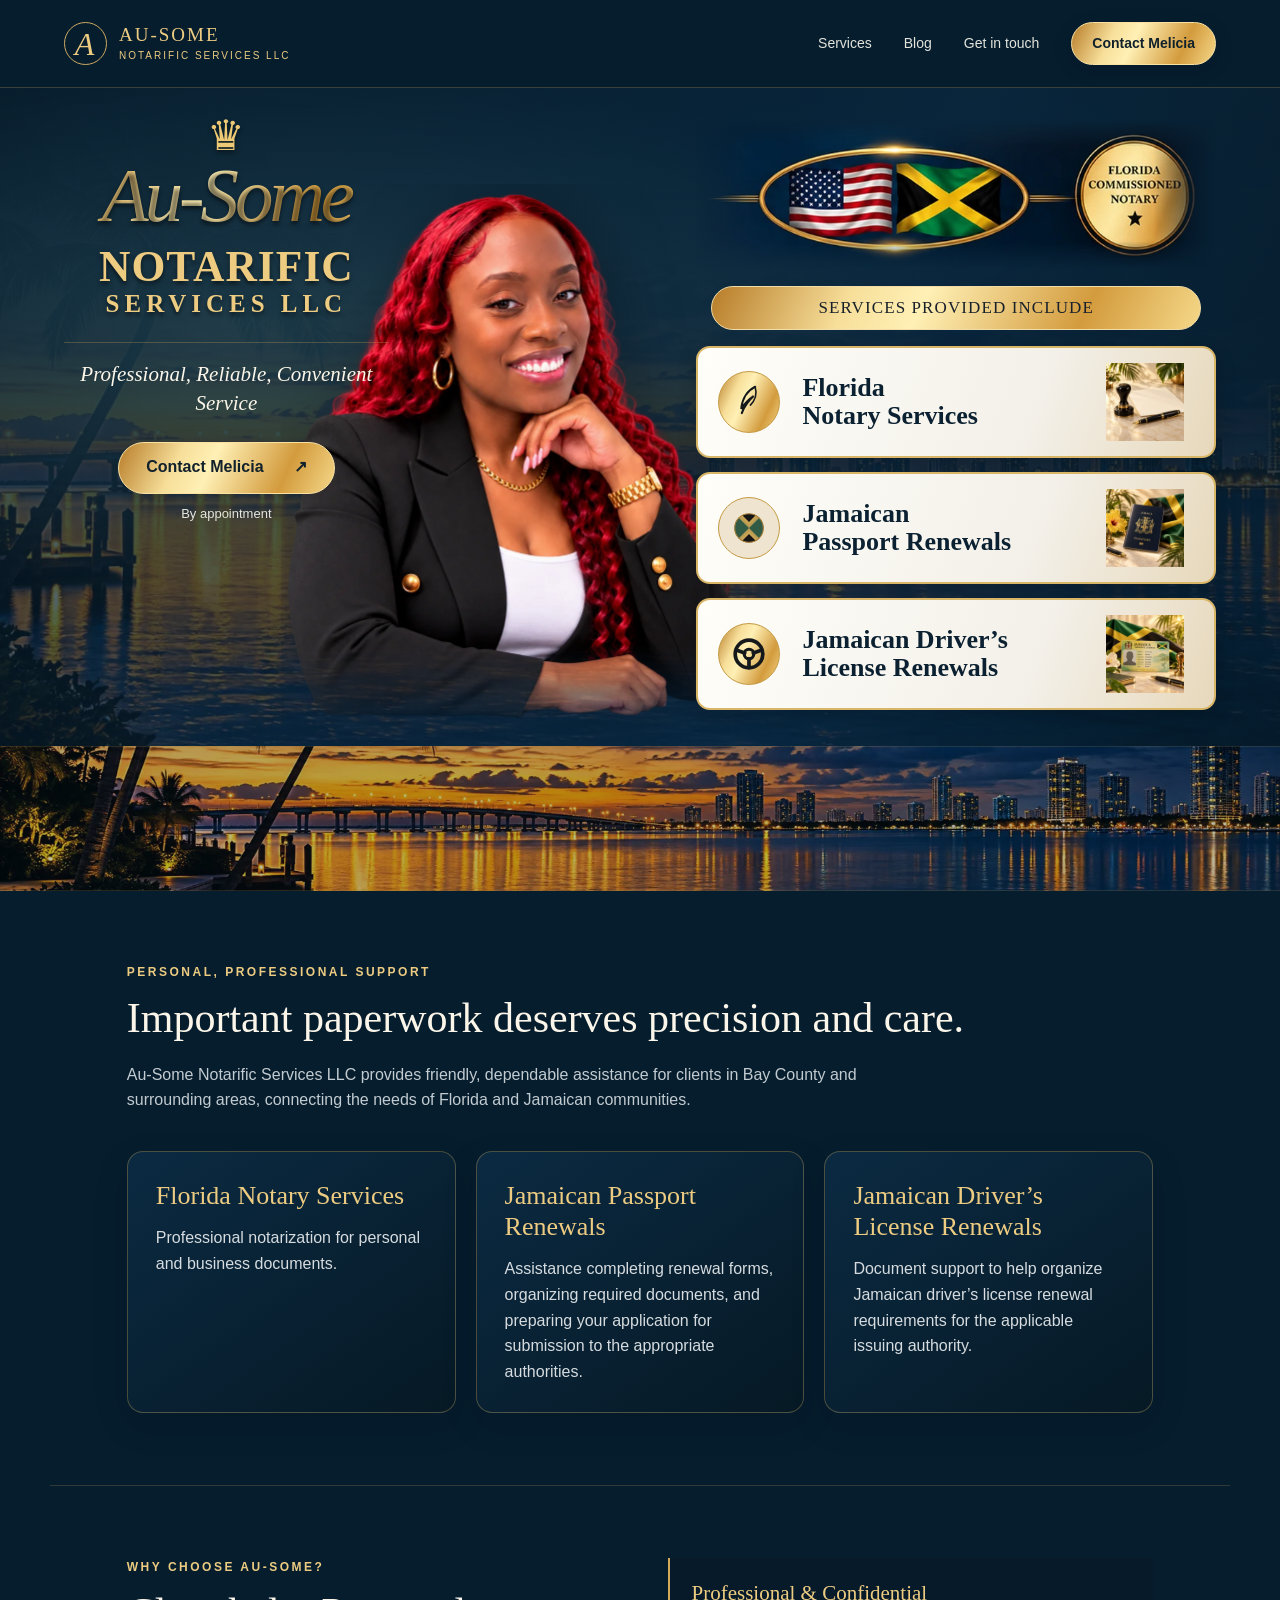
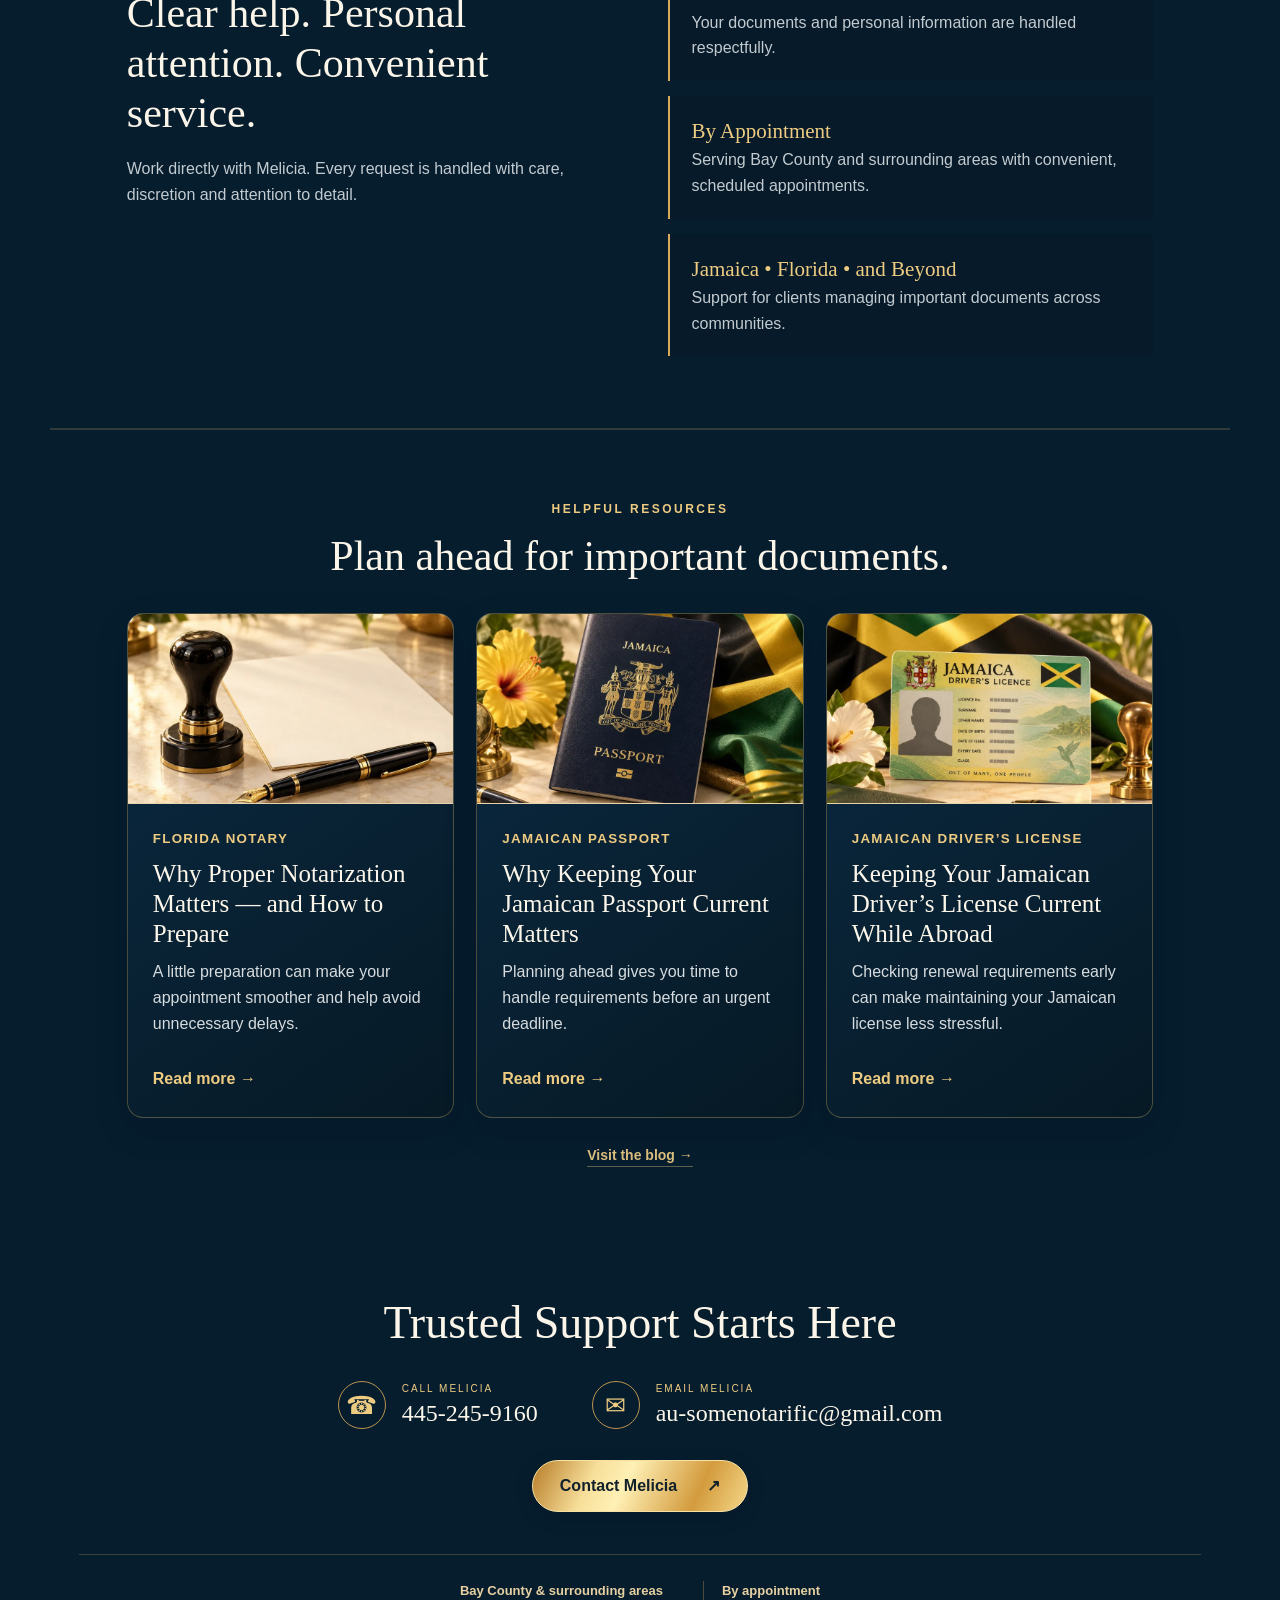
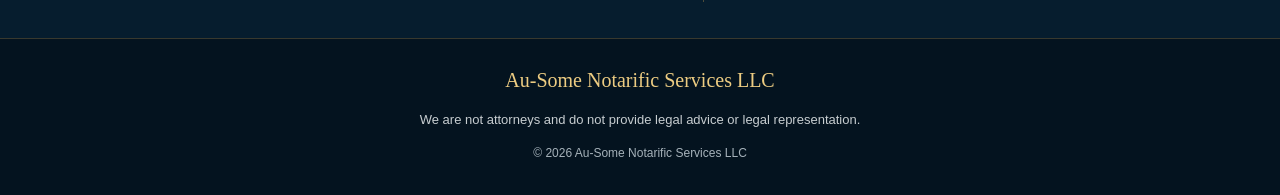
==== commit 73360734: "Update Jamaican Passport Renewals description per Melicia's request Co-Authored-By: Claude Sonnet 5 " ====
--- a/index.html
+++ b/index.html
@@ -19,7 +19,7 @@
 <main id="main">
 <section class="hero" id="home" aria-labelledby="brand-title"><div class="hero-inner"><div class="portrait"><img src="assets/melicia.webp" alt="Melicia smiling, wearing a black blazer and gold jewelry" width="900" height="1125" fetchpriority="high"><div class="portrait-caption"><span>YOUR PERSONAL POINT OF CONTACT</span><strong>Meet Melicia</strong><p>Professional. Reliable. Convenient.</p></div></div><div class="hero-content"><div class="brand-row"><div class="wordmark"><span class="crown" aria-hidden="true">&#9819;</span><span class="script">Au-Some</span><h1 id="brand-title"><span class="sr-only">Au-Some </span>NOTARIFIC <span>SERVICES LLC</span></h1></div></div><img class="heritage-banner" src="assets/heritage-seal.webp" alt="United States and Jamaica flags beside a Florida Commissioned Notary seal" width="727" height="207"><p class="tagline">Professional, Reliable, Convenient Service</p><section id="services" aria-labelledby="services-title"><h2 class="ribbon" id="services-title">Services provided include</h2><div class="service-list"><button class="service" data-contact data-service="Florida Notary Services"><span class="service-number quill-icon" aria-hidden="true"><svg viewBox="0 0 64 64"><path d="M47 5C32 10 20 24 16 43c8-10 16-16 26-21-10 7-19 16-26 29" fill="none" stroke="currentColor" stroke-width="4" stroke-linecap="round"/><path d="M47 5c2 13-2 25-14 34" fill="none" stroke="currentColor" stroke-width="3"/></svg></span><span class="service-label"><strong>Florida<br>Notary Services</strong></span><img class="service-art" src="assets/notary-sm.webp" alt="" width="160" height="160"></button><button class="service" data-contact data-service="Jamaican Passport Renewals"><span class="service-number jamaica-icon" aria-hidden="true"><svg viewBox="0 0 64 64"><defs><clipPath id="flagCircle"><circle cx="32" cy="32" r="27"/></clipPath></defs><g clip-path="url(#flagCircle)"><rect width="64" height="64" fill="#151515"/><path d="M0 0L64 64M64 0L0 64" stroke="#c9a553" stroke-width="16"/><path d="M0 0L64 64M64 0L0 64" stroke="#b99b55" stroke-width="8"/><path d="M0 0L32 32L0 64zM64 0L32 32L64 64z" fill="#315b45"/></g><circle cx="32" cy="32" r="27" fill="none" stroke="#a9823d" stroke-width="2"/></svg></span><span class="service-label"><strong>Jamaican<br>Passport Renewals</strong></span><img class="service-art" src="assets/passport-sm.webp" alt="" width="160" height="160"></button><button class="service" data-contact data-service="Jamaican Driver’s License Renewals"><span class="service-number" aria-hidden="true"><svg viewBox="0 0 64 64"><circle cx="32" cy="32" r="26" fill="none" stroke="currentColor" stroke-width="7"/><circle cx="32" cy="32" r="9" fill="none" stroke="currentColor" stroke-width="6"/><path d="M9 25L24 30M55 25L40 30M32 41V57" fill="none" stroke="currentColor" stroke-width="7" stroke-linecap="round"/></svg></span><span class="service-label"><strong>Jamaican Driver’s<br>License Renewals</strong></span><img class="service-art" src="assets/license-sm.webp" alt="" width="160" height="160"></button></div></section><div class="hero-action"><button class="button" data-contact>Contact Melicia <span aria-hidden="true">↗</span></button><span>By appointment</span></div></div></div></section>
 <div class="coastal-panorama" aria-hidden="true"></div>
-<section class="content-section"><p class="eyebrow">PERSONAL, PROFESSIONAL SUPPORT</p><h2>Important paperwork deserves precision and care.</h2><p>Au-Some Notarific Services LLC provides friendly, dependable assistance for clients in Bay County and surrounding areas, connecting the needs of Florida and Jamaican communities.</p><div class="info-grid"><article><h3>Florida Notary Services</h3><p>Professional notarization for personal and business documents.</p></article><article><h3>Jamaican Passport Renewals</h3><p>Practical assistance preparing renewal paperwork and organizing documents for submission to the appropriate Jamaican authority.</p></article><article><h3>Jamaican Driver’s License Renewals</h3><p>Document support to help organize Jamaican driver’s license renewal requirements for the applicable issuing authority.</p></article></div></section>
+<section class="content-section"><p class="eyebrow">PERSONAL, PROFESSIONAL SUPPORT</p><h2>Important paperwork deserves precision and care.</h2><p>Au-Some Notarific Services LLC provides friendly, dependable assistance for clients in Bay County and surrounding areas, connecting the needs of Florida and Jamaican communities.</p><div class="info-grid"><article><h3>Florida Notary Services</h3><p>Professional notarization for personal and business documents.</p></article><article><h3>Jamaican Passport Renewals</h3><p>Assistance completing renewal forms, organizing required documents, and preparing your application for submission to the appropriate authorities.</p></article><article><h3>Jamaican Driver’s License Renewals</h3><p>Document support to help organize Jamaican driver’s license renewal requirements for the applicable issuing authority.</p></article></div></section>
 <section class="why-section"><div><p class="eyebrow">WHY CHOOSE AU-SOME?</p><h2>Clear help. Personal attention. Convenient service.</h2><p>Work directly with Melicia. Every request is handled with care, discretion and attention to detail.</p></div><div class="why-list"><p><strong>Professional &amp; Confidential</strong><br>Your documents and personal information are handled respectfully.</p><p><strong>By Appointment</strong><br>Serving Bay County and surrounding areas with convenient, scheduled appointments.</p><p><strong>Jamaica • Florida • and Beyond</strong><br>Support for clients managing important documents across communities.</p></div></section>
 <section class="latest-section" aria-labelledby="latest-title"><p class="eyebrow">HELPFUL RESOURCES</p><h2 id="latest-title">Plan ahead for important documents.</h2><div class="latest-grid"><article class="resource-card"><a class="resource-image" href="blog/prepare-for-notary-appointment.html" aria-label="Read Why Proper Notarization Matters"><img src="assets/notary.webp" alt="Florida notary document support" loading="lazy"></a><div class="resource-body"><small>FLORIDA NOTARY</small><h3><a href="blog/prepare-for-notary-appointment.html">Why Proper Notarization Matters — and How to Prepare</a></h3><p>A little preparation can make your appointment smoother and help avoid unnecessary delays.</p><a class="latest-link" href="blog/prepare-for-notary-appointment.html">Read more →</a></div></article><article class="resource-card"><a class="resource-image" href="blog/keep-jamaican-passport-current.html" aria-label="Read Why Keeping Your Jamaican Passport Current Matters"><img src="assets/passport.webp" alt="Jamaican passport renewal support" loading="lazy"></a><div class="resource-body"><small>JAMAICAN PASSPORT</small><h3><a href="blog/keep-jamaican-passport-current.html">Why Keeping Your Jamaican Passport Current Matters</a></h3><p>Planning ahead gives you time to handle requirements before an urgent deadline.</p><a class="latest-link" href="blog/keep-jamaican-passport-current.html">Read more →</a></div></article><article class="resource-card"><a class="resource-image" href="blog/keep-jamaican-drivers-license-current.html" aria-label="Read Keeping Your Jamaican Driver’s License Current While Abroad"><img src="assets/license.webp" alt="Jamaican driver’s license renewal support" loading="lazy"></a><div class="resource-body"><small>JAMAICAN DRIVER’S LICENSE</small><h3><a href="blog/keep-jamaican-drivers-license-current.html">Keeping Your Jamaican Driver’s License Current While Abroad</a></h3><p>Checking renewal requirements early can make maintaining your Jamaican license less stressful.</p><a class="latest-link" href="blog/keep-jamaican-drivers-license-current.html">Read more →</a></div></article></div><p class="latest-all"><a href="blog/">Visit the blog →</a></p></section>
 <section class="contact" id="contact" aria-labelledby="contact-title"><h2 id="contact-title">Trusted Support Starts Here</h2><div class="contact-links"><a href="tel:+14452459160"><span class="contact-symbol" aria-hidden="true">☎</span><span><small>CALL MELICIA</small>445-245-9160</span></a><a href="mailto:au-somenotarific@gmail.com"><span class="contact-symbol" aria-hidden="true">✉</span><span><small>EMAIL MELICIA</small>au-somenotarific@gmail.com</span></a></div><button class="button" data-contact>Contact Melicia <span aria-hidden="true">↗</span></button><div class="availability"><span>Bay County &amp; surrounding areas</span><span>By appointment</span></div></section>
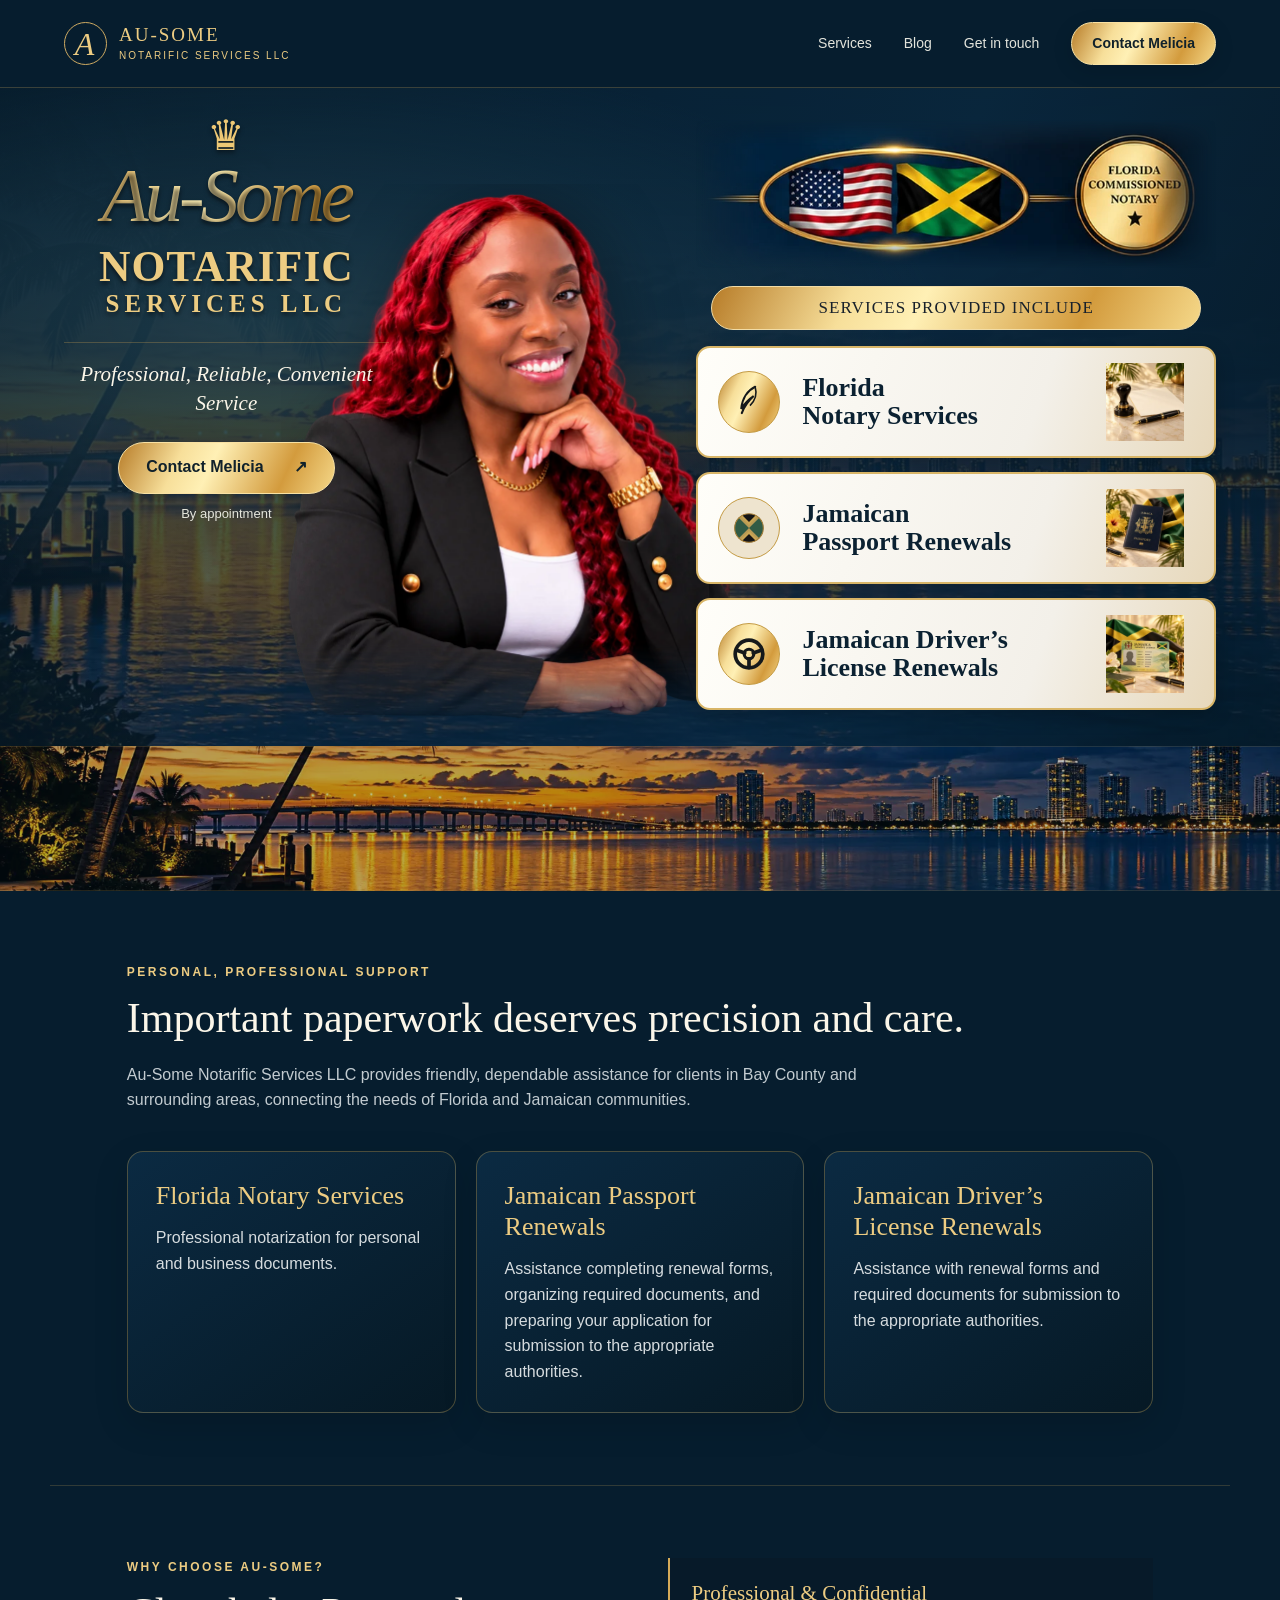
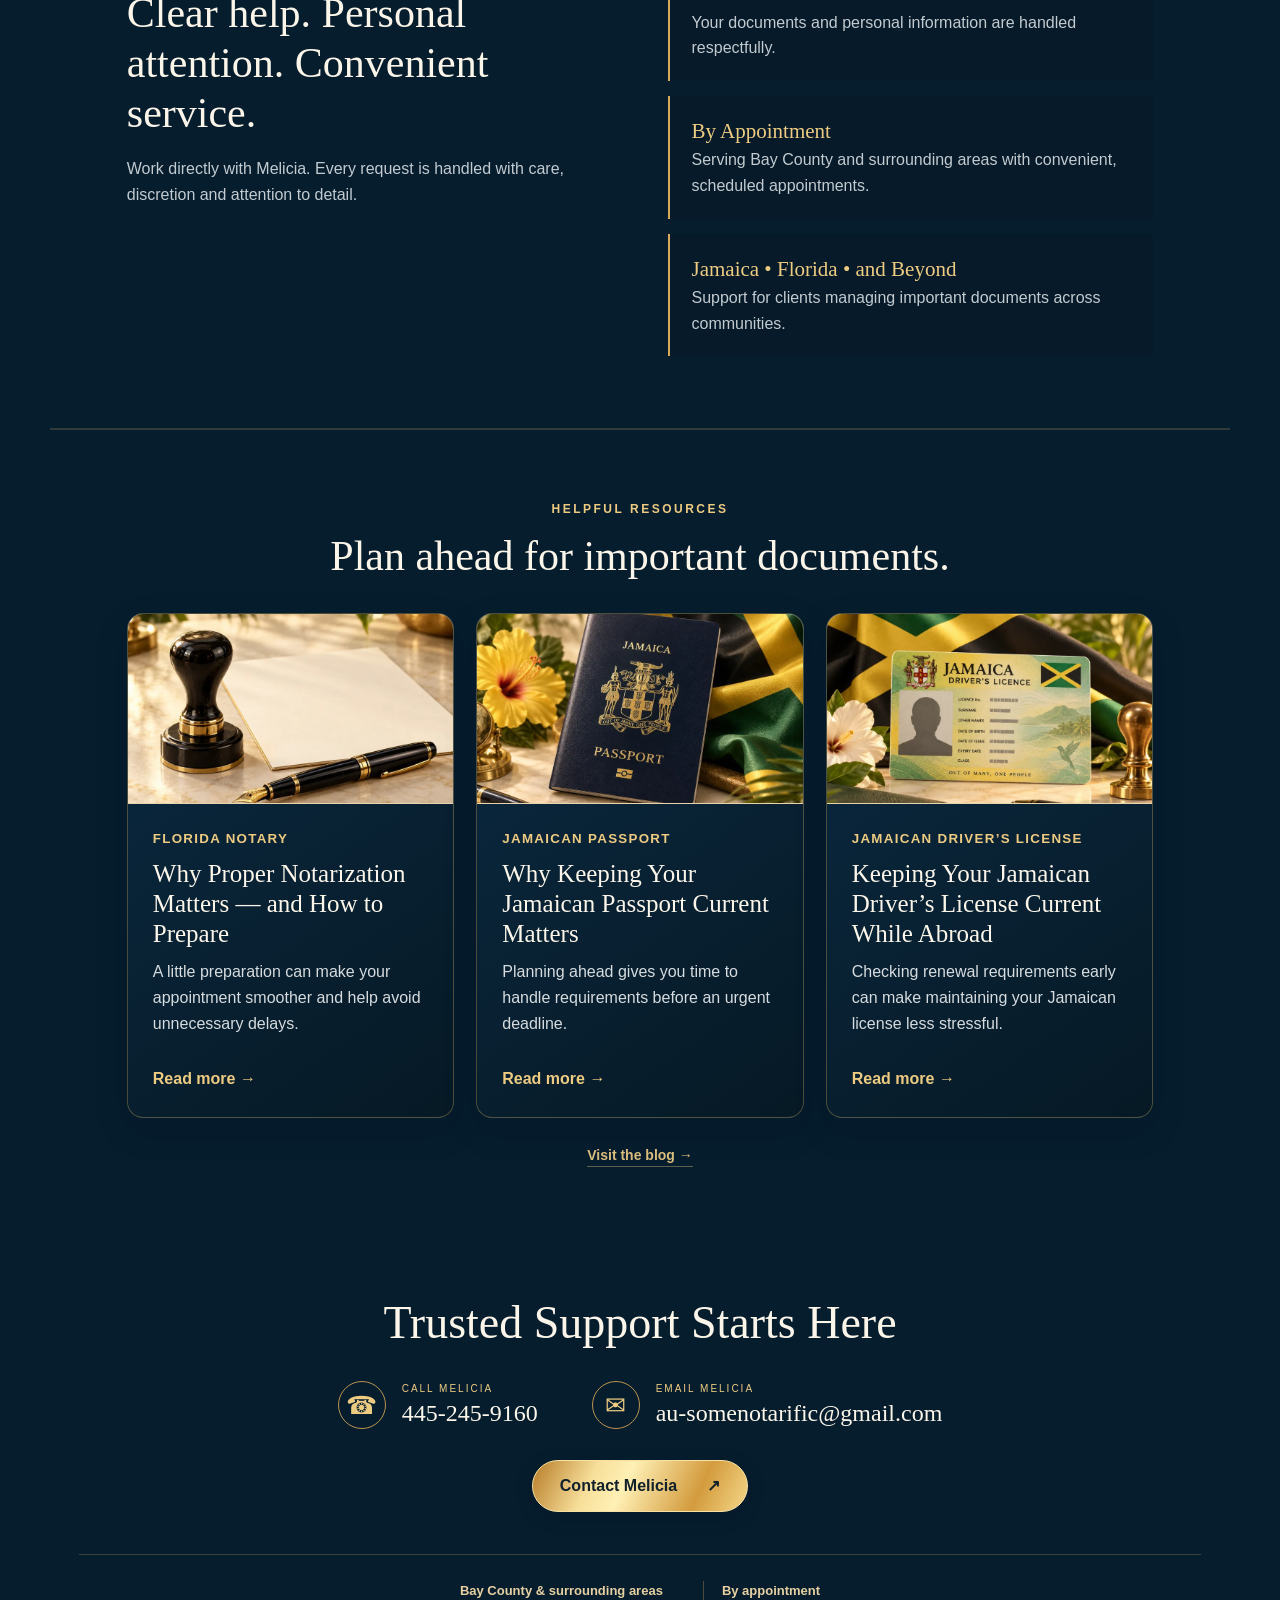
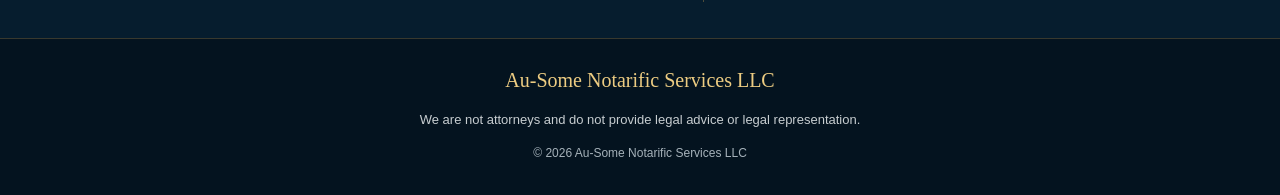
==== commit e22b4654: "Update Jamaican Driver's License Renewals description per Melicia's request Co-Authored-By: Claude S" ====
--- a/index.html
+++ b/index.html
@@ -19,7 +19,7 @@
 <main id="main">
 <section class="hero" id="home" aria-labelledby="brand-title"><div class="hero-inner"><div class="portrait"><img src="assets/melicia.webp" alt="Melicia smiling, wearing a black blazer and gold jewelry" width="900" height="1125" fetchpriority="high"><div class="portrait-caption"><span>YOUR PERSONAL POINT OF CONTACT</span><strong>Meet Melicia</strong><p>Professional. Reliable. Convenient.</p></div></div><div class="hero-content"><div class="brand-row"><div class="wordmark"><span class="crown" aria-hidden="true">&#9819;</span><span class="script">Au-Some</span><h1 id="brand-title"><span class="sr-only">Au-Some </span>NOTARIFIC <span>SERVICES LLC</span></h1></div></div><img class="heritage-banner" src="assets/heritage-seal.webp" alt="United States and Jamaica flags beside a Florida Commissioned Notary seal" width="727" height="207"><p class="tagline">Professional, Reliable, Convenient Service</p><section id="services" aria-labelledby="services-title"><h2 class="ribbon" id="services-title">Services provided include</h2><div class="service-list"><button class="service" data-contact data-service="Florida Notary Services"><span class="service-number quill-icon" aria-hidden="true"><svg viewBox="0 0 64 64"><path d="M47 5C32 10 20 24 16 43c8-10 16-16 26-21-10 7-19 16-26 29" fill="none" stroke="currentColor" stroke-width="4" stroke-linecap="round"/><path d="M47 5c2 13-2 25-14 34" fill="none" stroke="currentColor" stroke-width="3"/></svg></span><span class="service-label"><strong>Florida<br>Notary Services</strong></span><img class="service-art" src="assets/notary-sm.webp" alt="" width="160" height="160"></button><button class="service" data-contact data-service="Jamaican Passport Renewals"><span class="service-number jamaica-icon" aria-hidden="true"><svg viewBox="0 0 64 64"><defs><clipPath id="flagCircle"><circle cx="32" cy="32" r="27"/></clipPath></defs><g clip-path="url(#flagCircle)"><rect width="64" height="64" fill="#151515"/><path d="M0 0L64 64M64 0L0 64" stroke="#c9a553" stroke-width="16"/><path d="M0 0L64 64M64 0L0 64" stroke="#b99b55" stroke-width="8"/><path d="M0 0L32 32L0 64zM64 0L32 32L64 64z" fill="#315b45"/></g><circle cx="32" cy="32" r="27" fill="none" stroke="#a9823d" stroke-width="2"/></svg></span><span class="service-label"><strong>Jamaican<br>Passport Renewals</strong></span><img class="service-art" src="assets/passport-sm.webp" alt="" width="160" height="160"></button><button class="service" data-contact data-service="Jamaican Driver’s License Renewals"><span class="service-number" aria-hidden="true"><svg viewBox="0 0 64 64"><circle cx="32" cy="32" r="26" fill="none" stroke="currentColor" stroke-width="7"/><circle cx="32" cy="32" r="9" fill="none" stroke="currentColor" stroke-width="6"/><path d="M9 25L24 30M55 25L40 30M32 41V57" fill="none" stroke="currentColor" stroke-width="7" stroke-linecap="round"/></svg></span><span class="service-label"><strong>Jamaican Driver’s<br>License Renewals</strong></span><img class="service-art" src="assets/license-sm.webp" alt="" width="160" height="160"></button></div></section><div class="hero-action"><button class="button" data-contact>Contact Melicia <span aria-hidden="true">↗</span></button><span>By appointment</span></div></div></div></section>
 <div class="coastal-panorama" aria-hidden="true"></div>
-<section class="content-section"><p class="eyebrow">PERSONAL, PROFESSIONAL SUPPORT</p><h2>Important paperwork deserves precision and care.</h2><p>Au-Some Notarific Services LLC provides friendly, dependable assistance for clients in Bay County and surrounding areas, connecting the needs of Florida and Jamaican communities.</p><div class="info-grid"><article><h3>Florida Notary Services</h3><p>Professional notarization for personal and business documents.</p></article><article><h3>Jamaican Passport Renewals</h3><p>Assistance completing renewal forms, organizing required documents, and preparing your application for submission to the appropriate authorities.</p></article><article><h3>Jamaican Driver’s License Renewals</h3><p>Document support to help organize Jamaican driver’s license renewal requirements for the applicable issuing authority.</p></article></div></section>
+<section class="content-section"><p class="eyebrow">PERSONAL, PROFESSIONAL SUPPORT</p><h2>Important paperwork deserves precision and care.</h2><p>Au-Some Notarific Services LLC provides friendly, dependable assistance for clients in Bay County and surrounding areas, connecting the needs of Florida and Jamaican communities.</p><div class="info-grid"><article><h3>Florida Notary Services</h3><p>Professional notarization for personal and business documents.</p></article><article><h3>Jamaican Passport Renewals</h3><p>Assistance completing renewal forms, organizing required documents, and preparing your application for submission to the appropriate authorities.</p></article><article><h3>Jamaican Driver’s License Renewals</h3><p>Assistance with renewal forms and required documents for submission to the appropriate authorities.</p></article></div></section>
 <section class="why-section"><div><p class="eyebrow">WHY CHOOSE AU-SOME?</p><h2>Clear help. Personal attention. Convenient service.</h2><p>Work directly with Melicia. Every request is handled with care, discretion and attention to detail.</p></div><div class="why-list"><p><strong>Professional &amp; Confidential</strong><br>Your documents and personal information are handled respectfully.</p><p><strong>By Appointment</strong><br>Serving Bay County and surrounding areas with convenient, scheduled appointments.</p><p><strong>Jamaica • Florida • and Beyond</strong><br>Support for clients managing important documents across communities.</p></div></section>
 <section class="latest-section" aria-labelledby="latest-title"><p class="eyebrow">HELPFUL RESOURCES</p><h2 id="latest-title">Plan ahead for important documents.</h2><div class="latest-grid"><article class="resource-card"><a class="resource-image" href="blog/prepare-for-notary-appointment.html" aria-label="Read Why Proper Notarization Matters"><img src="assets/notary.webp" alt="Florida notary document support" loading="lazy"></a><div class="resource-body"><small>FLORIDA NOTARY</small><h3><a href="blog/prepare-for-notary-appointment.html">Why Proper Notarization Matters — and How to Prepare</a></h3><p>A little preparation can make your appointment smoother and help avoid unnecessary delays.</p><a class="latest-link" href="blog/prepare-for-notary-appointment.html">Read more →</a></div></article><article class="resource-card"><a class="resource-image" href="blog/keep-jamaican-passport-current.html" aria-label="Read Why Keeping Your Jamaican Passport Current Matters"><img src="assets/passport.webp" alt="Jamaican passport renewal support" loading="lazy"></a><div class="resource-body"><small>JAMAICAN PASSPORT</small><h3><a href="blog/keep-jamaican-passport-current.html">Why Keeping Your Jamaican Passport Current Matters</a></h3><p>Planning ahead gives you time to handle requirements before an urgent deadline.</p><a class="latest-link" href="blog/keep-jamaican-passport-current.html">Read more →</a></div></article><article class="resource-card"><a class="resource-image" href="blog/keep-jamaican-drivers-license-current.html" aria-label="Read Keeping Your Jamaican Driver’s License Current While Abroad"><img src="assets/license.webp" alt="Jamaican driver’s license renewal support" loading="lazy"></a><div class="resource-body"><small>JAMAICAN DRIVER’S LICENSE</small><h3><a href="blog/keep-jamaican-drivers-license-current.html">Keeping Your Jamaican Driver’s License Current While Abroad</a></h3><p>Checking renewal requirements early can make maintaining your Jamaican license less stressful.</p><a class="latest-link" href="blog/keep-jamaican-drivers-license-current.html">Read more →</a></div></article></div><p class="latest-all"><a href="blog/">Visit the blog →</a></p></section>
 <section class="contact" id="contact" aria-labelledby="contact-title"><h2 id="contact-title">Trusted Support Starts Here</h2><div class="contact-links"><a href="tel:+14452459160"><span class="contact-symbol" aria-hidden="true">☎</span><span><small>CALL MELICIA</small>445-245-9160</span></a><a href="mailto:au-somenotarific@gmail.com"><span class="contact-symbol" aria-hidden="true">✉</span><span><small>EMAIL MELICIA</small>au-somenotarific@gmail.com</span></a></div><button class="button" data-contact>Contact Melicia <span aria-hidden="true">↗</span></button><div class="availability"><span>Bay County &amp; surrounding areas</span><span>By appointment</span></div></section>
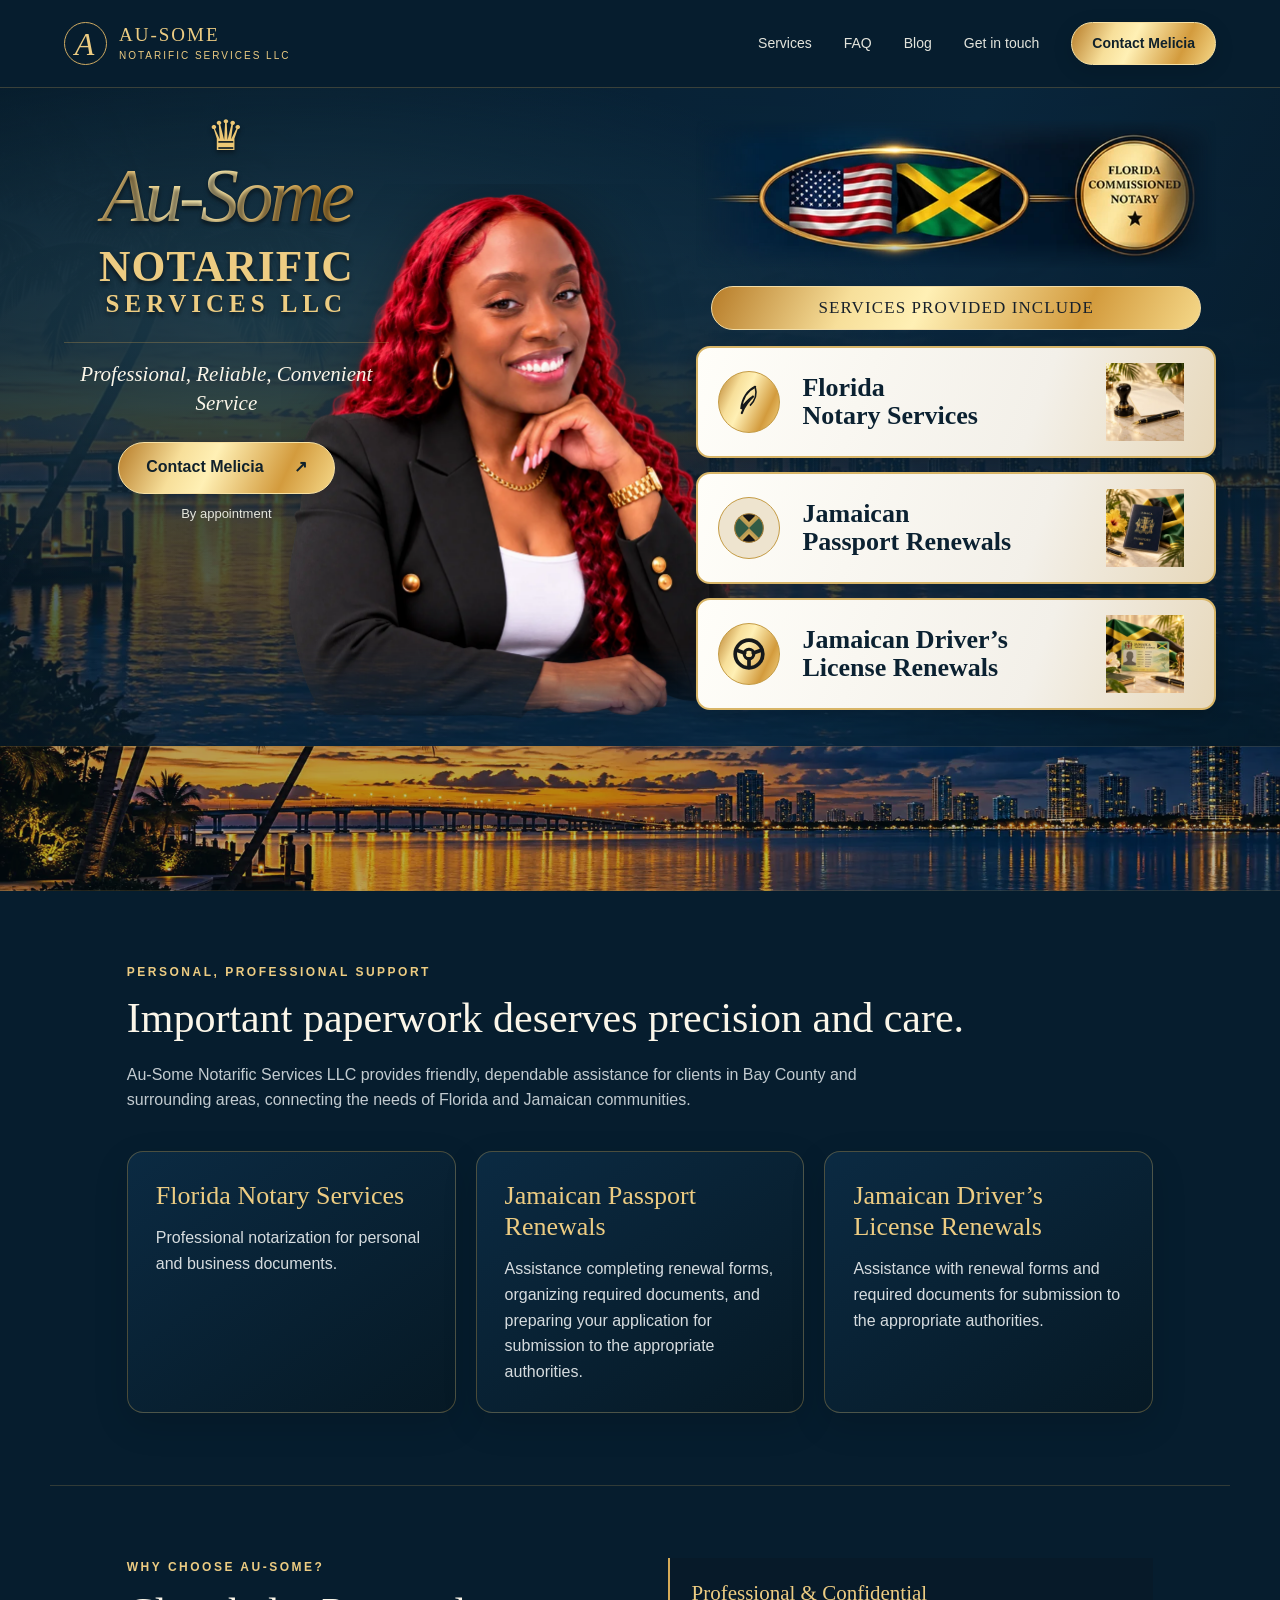
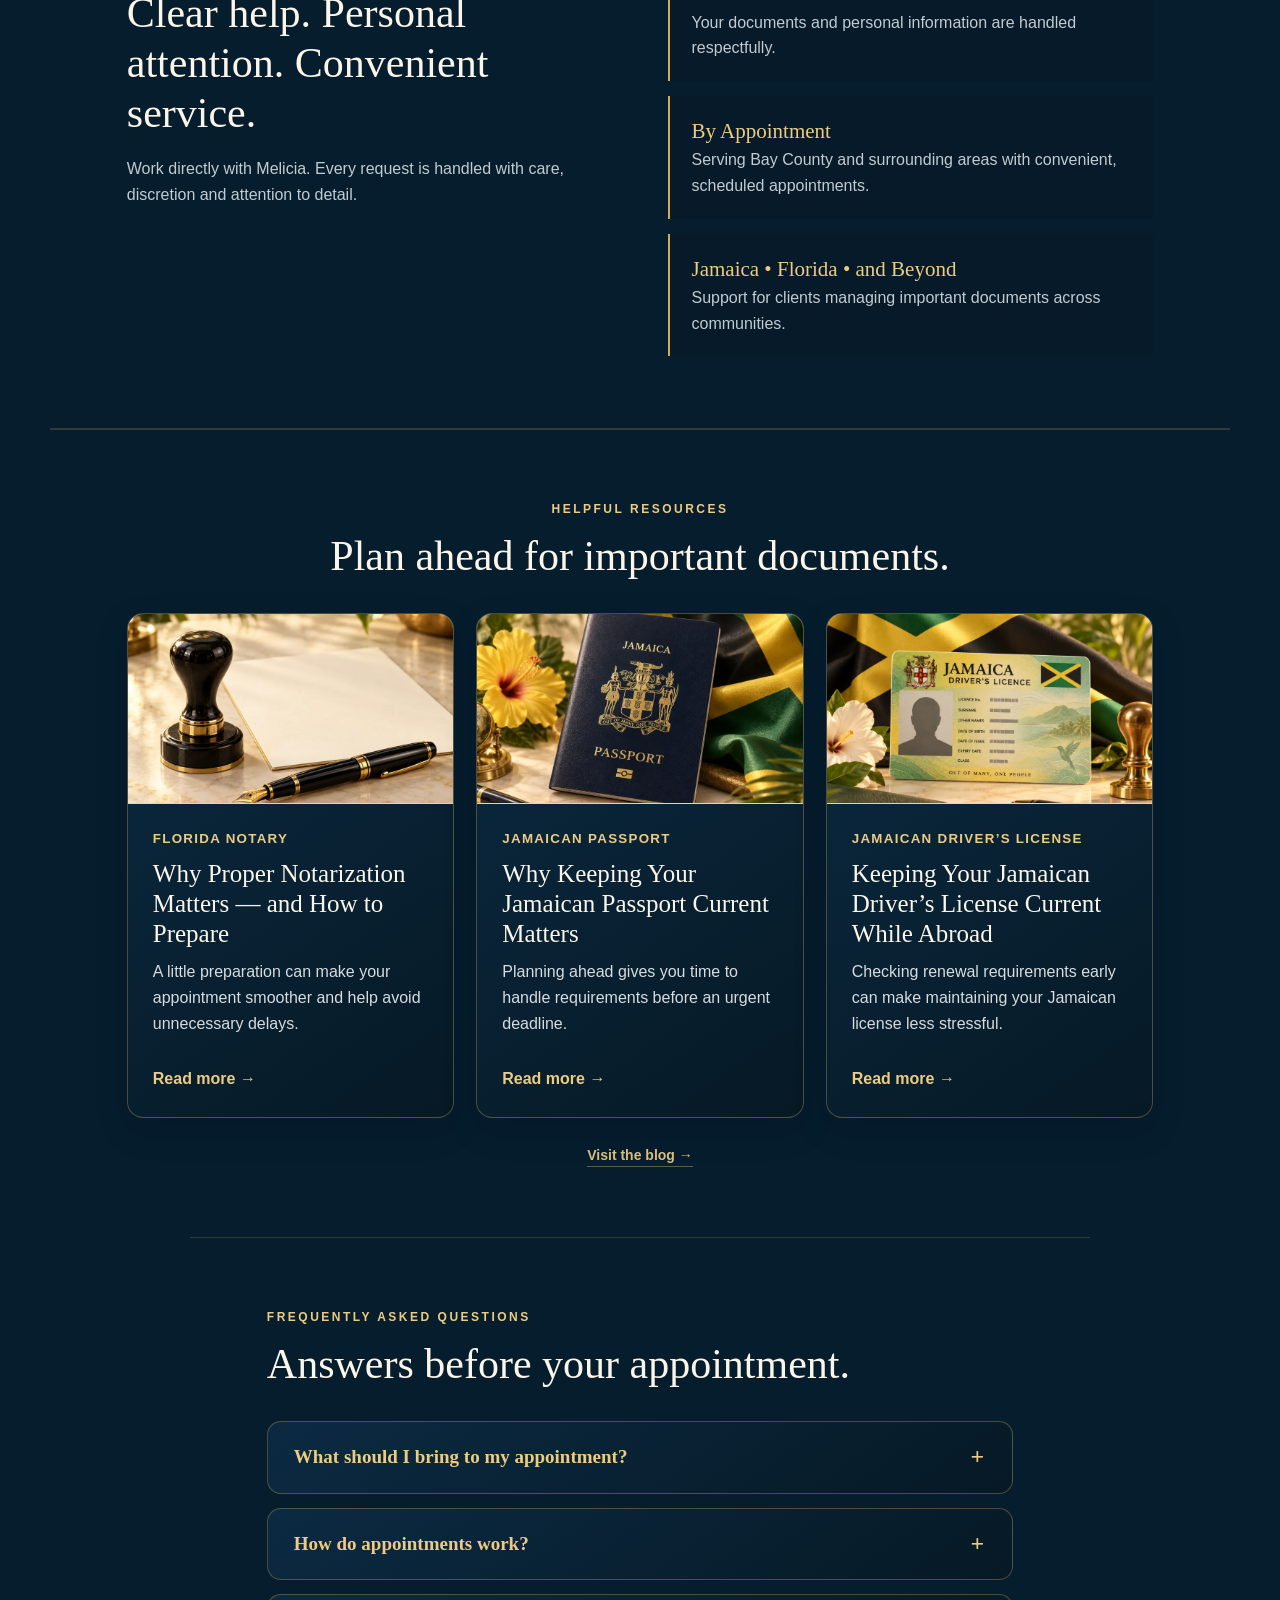
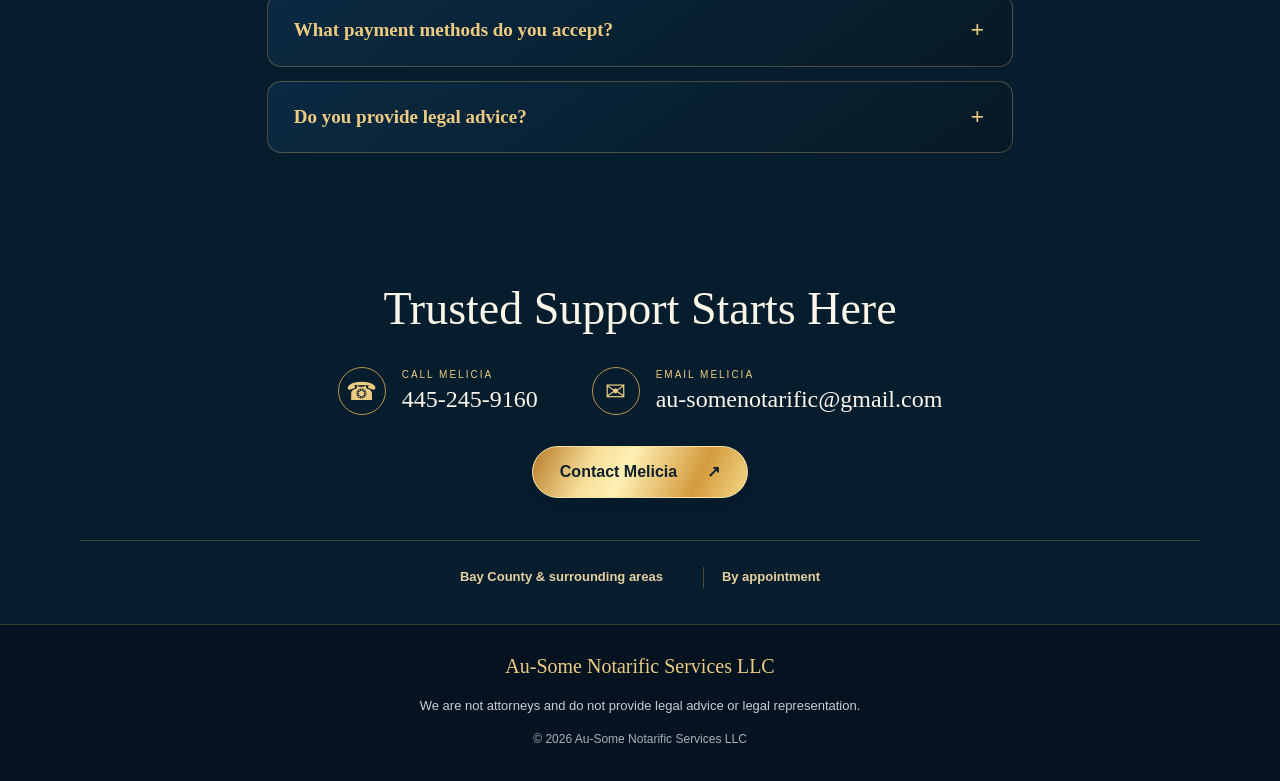
==== commit 5e94c22d: "Add a Frequently Asked Questions section Per Melicia's request, covering the four topics she asked f" ====
--- a/index.html
+++ b/index.html
@@ -10,18 +10,20 @@
   <meta property="og:type" content="website"><meta property="og:title" content="Au-Some Notarific Services LLC"><meta property="og:description" content="Florida notary services and practical support for Jamaican passport and driver’s license renewals in Bay County and surrounding areas."><meta property="og:url" content="https://au-somenotarific.com/"><meta property="og:site_name" content="Au-Some Notarific Services LLC"><meta property="og:image" content="https://au-somenotarific.com/assets/og-image.jpg"><meta property="og:image:width" content="1200"><meta property="og:image:height" content="630"><meta property="og:image:alt" content="Au-Some Notarific Services LLC with Melicia, Florida Commissioned Notary">
   <meta name="twitter:card" content="summary_large_image">
   <script type="application/ld+json">{"@context":"https://schema.org","@type":"Notary","name":"Au-Some Notarific Services LLC","url":"https://au-somenotarific.com/","image":"https://au-somenotarific.com/assets/og-image.jpg","email":"au-somenotarific@gmail.com","telephone":"+1-445-245-9160","areaServed":"Bay County, Florida","description":"Florida notary services and practical document support for Jamaican passport and driver’s license renewals."}</script>
+  <script type="application/ld+json">{"@context":"https://schema.org","@type":"FAQPage","mainEntity":[{"@type":"Question","name":"What should I bring to my appointment?","acceptedAnswer":{"@type":"Answer","text":"For notary services, bring current, valid photo identification and the complete document — if a signature needs to be witnessed, please don't sign it in advance. For Jamaican passport or driver's license renewal support, bring your current passport or license and any paperwork you already have; Melicia will help confirm anything else needed for your specific renewal before your appointment."}},{"@type":"Question","name":"How do appointments work?","acceptedAnswer":{"@type":"Answer","text":"All services are by appointment in Bay County and surrounding areas. Reach out by phone, email, or the contact form with the service you need and your preferred day and time, and Melicia will confirm a time that works for you."}},{"@type":"Question","name":"What payment methods do you accept?","acceptedAnswer":{"@type":"Answer","text":"Cash, card, and digital payments (Venmo, Zelle, and Cash App) are accepted."}},{"@type":"Question","name":"Do you provide legal advice?","acceptedAnswer":{"@type":"Answer","text":"No. Au-Some Notarific Services LLC is not a law firm and does not provide legal advice or legal representation. Melicia can walk you through the appointment and renewal-support process, but cannot advise on which documents to use or represent you before any government authority."}}]}</script>
   <link rel="icon" type="image/svg+xml" href="data:image/svg+xml,%3Csvg xmlns='http://www.w3.org/2000/svg' viewBox='0 0 64 64'%3E%3Crect width='64' height='64' rx='12' fill='%23061d2e'/%3E%3Ctext x='32' y='47' text-anchor='middle' font-family='Georgia' font-size='46' fill='%23e9c778'%3EA%3C/text%3E%3C/svg%3E">
   <link rel="stylesheet" href="styles.css?v=20260925-0700"><script src="app.js?v=20260925-0700" defer></script>
 </head>
 <body>
 <a class="skip" href="#main">Skip to content</a>
-<header class="header"><a class="mini-brand" href="#home" aria-label="Au-Some Notarific Services home"><span class="monogram">A</span><span>AU-SOME <small>NOTARIFIC SERVICES LLC</small></span></a><button class="menu-toggle" type="button" aria-expanded="false" aria-controls="main-nav" aria-label="Open menu"><span></span><span></span><span></span></button><nav id="main-nav" aria-label="Main navigation"><a href="#services">Services</a><a href="blog/">Blog</a><a href="#contact">Get in touch</a><button class="button compact" data-contact>Contact Melicia</button></nav></header>
+<header class="header"><a class="mini-brand" href="#home" aria-label="Au-Some Notarific Services home"><span class="monogram">A</span><span>AU-SOME <small>NOTARIFIC SERVICES LLC</small></span></a><button class="menu-toggle" type="button" aria-expanded="false" aria-controls="main-nav" aria-label="Open menu"><span></span><span></span><span></span></button><nav id="main-nav" aria-label="Main navigation"><a href="#services">Services</a><a href="#faq">FAQ</a><a href="blog/">Blog</a><a href="#contact">Get in touch</a><button class="button compact" data-contact>Contact Melicia</button></nav></header>
 <main id="main">
 <section class="hero" id="home" aria-labelledby="brand-title"><div class="hero-inner"><div class="portrait"><img src="assets/melicia.webp" alt="Melicia smiling, wearing a black blazer and gold jewelry" width="900" height="1125" fetchpriority="high"><div class="portrait-caption"><span>YOUR PERSONAL POINT OF CONTACT</span><strong>Meet Melicia</strong><p>Professional. Reliable. Convenient.</p></div></div><div class="hero-content"><div class="brand-row"><div class="wordmark"><span class="crown" aria-hidden="true">&#9819;</span><span class="script">Au-Some</span><h1 id="brand-title"><span class="sr-only">Au-Some </span>NOTARIFIC <span>SERVICES LLC</span></h1></div></div><img class="heritage-banner" src="assets/heritage-seal.webp" alt="United States and Jamaica flags beside a Florida Commissioned Notary seal" width="727" height="207"><p class="tagline">Professional, Reliable, Convenient Service</p><section id="services" aria-labelledby="services-title"><h2 class="ribbon" id="services-title">Services provided include</h2><div class="service-list"><button class="service" data-contact data-service="Florida Notary Services"><span class="service-number quill-icon" aria-hidden="true"><svg viewBox="0 0 64 64"><path d="M47 5C32 10 20 24 16 43c8-10 16-16 26-21-10 7-19 16-26 29" fill="none" stroke="currentColor" stroke-width="4" stroke-linecap="round"/><path d="M47 5c2 13-2 25-14 34" fill="none" stroke="currentColor" stroke-width="3"/></svg></span><span class="service-label"><strong>Florida<br>Notary Services</strong></span><img class="service-art" src="assets/notary-sm.webp" alt="" width="160" height="160"></button><button class="service" data-contact data-service="Jamaican Passport Renewals"><span class="service-number jamaica-icon" aria-hidden="true"><svg viewBox="0 0 64 64"><defs><clipPath id="flagCircle"><circle cx="32" cy="32" r="27"/></clipPath></defs><g clip-path="url(#flagCircle)"><rect width="64" height="64" fill="#151515"/><path d="M0 0L64 64M64 0L0 64" stroke="#c9a553" stroke-width="16"/><path d="M0 0L64 64M64 0L0 64" stroke="#b99b55" stroke-width="8"/><path d="M0 0L32 32L0 64zM64 0L32 32L64 64z" fill="#315b45"/></g><circle cx="32" cy="32" r="27" fill="none" stroke="#a9823d" stroke-width="2"/></svg></span><span class="service-label"><strong>Jamaican<br>Passport Renewals</strong></span><img class="service-art" src="assets/passport-sm.webp" alt="" width="160" height="160"></button><button class="service" data-contact data-service="Jamaican Driver’s License Renewals"><span class="service-number" aria-hidden="true"><svg viewBox="0 0 64 64"><circle cx="32" cy="32" r="26" fill="none" stroke="currentColor" stroke-width="7"/><circle cx="32" cy="32" r="9" fill="none" stroke="currentColor" stroke-width="6"/><path d="M9 25L24 30M55 25L40 30M32 41V57" fill="none" stroke="currentColor" stroke-width="7" stroke-linecap="round"/></svg></span><span class="service-label"><strong>Jamaican Driver’s<br>License Renewals</strong></span><img class="service-art" src="assets/license-sm.webp" alt="" width="160" height="160"></button></div></section><div class="hero-action"><button class="button" data-contact>Contact Melicia <span aria-hidden="true">↗</span></button><span>By appointment</span></div></div></div></section>
 <div class="coastal-panorama" aria-hidden="true"></div>
 <section class="content-section"><p class="eyebrow">PERSONAL, PROFESSIONAL SUPPORT</p><h2>Important paperwork deserves precision and care.</h2><p>Au-Some Notarific Services LLC provides friendly, dependable assistance for clients in Bay County and surrounding areas, connecting the needs of Florida and Jamaican communities.</p><div class="info-grid"><article><h3>Florida Notary Services</h3><p>Professional notarization for personal and business documents.</p></article><article><h3>Jamaican Passport Renewals</h3><p>Assistance completing renewal forms, organizing required documents, and preparing your application for submission to the appropriate authorities.</p></article><article><h3>Jamaican Driver’s License Renewals</h3><p>Assistance with renewal forms and required documents for submission to the appropriate authorities.</p></article></div></section>
 <section class="why-section"><div><p class="eyebrow">WHY CHOOSE AU-SOME?</p><h2>Clear help. Personal attention. Convenient service.</h2><p>Work directly with Melicia. Every request is handled with care, discretion and attention to detail.</p></div><div class="why-list"><p><strong>Professional &amp; Confidential</strong><br>Your documents and personal information are handled respectfully.</p><p><strong>By Appointment</strong><br>Serving Bay County and surrounding areas with convenient, scheduled appointments.</p><p><strong>Jamaica • Florida • and Beyond</strong><br>Support for clients managing important documents across communities.</p></div></section>
 <section class="latest-section" aria-labelledby="latest-title"><p class="eyebrow">HELPFUL RESOURCES</p><h2 id="latest-title">Plan ahead for important documents.</h2><div class="latest-grid"><article class="resource-card"><a class="resource-image" href="blog/prepare-for-notary-appointment.html" aria-label="Read Why Proper Notarization Matters"><img src="assets/notary.webp" alt="Florida notary document support" loading="lazy"></a><div class="resource-body"><small>FLORIDA NOTARY</small><h3><a href="blog/prepare-for-notary-appointment.html">Why Proper Notarization Matters — and How to Prepare</a></h3><p>A little preparation can make your appointment smoother and help avoid unnecessary delays.</p><a class="latest-link" href="blog/prepare-for-notary-appointment.html">Read more →</a></div></article><article class="resource-card"><a class="resource-image" href="blog/keep-jamaican-passport-current.html" aria-label="Read Why Keeping Your Jamaican Passport Current Matters"><img src="assets/passport.webp" alt="Jamaican passport renewal support" loading="lazy"></a><div class="resource-body"><small>JAMAICAN PASSPORT</small><h3><a href="blog/keep-jamaican-passport-current.html">Why Keeping Your Jamaican Passport Current Matters</a></h3><p>Planning ahead gives you time to handle requirements before an urgent deadline.</p><a class="latest-link" href="blog/keep-jamaican-passport-current.html">Read more →</a></div></article><article class="resource-card"><a class="resource-image" href="blog/keep-jamaican-drivers-license-current.html" aria-label="Read Keeping Your Jamaican Driver’s License Current While Abroad"><img src="assets/license.webp" alt="Jamaican driver’s license renewal support" loading="lazy"></a><div class="resource-body"><small>JAMAICAN DRIVER’S LICENSE</small><h3><a href="blog/keep-jamaican-drivers-license-current.html">Keeping Your Jamaican Driver’s License Current While Abroad</a></h3><p>Checking renewal requirements early can make maintaining your Jamaican license less stressful.</p><a class="latest-link" href="blog/keep-jamaican-drivers-license-current.html">Read more →</a></div></article></div><p class="latest-all"><a href="blog/">Visit the blog →</a></p></section>
+<section class="faq-section" id="faq" aria-labelledby="faq-title"><p class="eyebrow">FREQUENTLY ASKED QUESTIONS</p><h2 id="faq-title">Answers before your appointment.</h2><div class="faq-list"><details class="faq-item"><summary>What should I bring to my appointment?</summary><p>For notary services, bring current, valid photo identification and the complete document — if a signature needs to be witnessed, please don't sign it in advance. For Jamaican passport or driver's license renewal support, bring your current passport or license and any paperwork you already have; Melicia will help confirm anything else needed for your specific renewal before your appointment.</p></details><details class="faq-item"><summary>How do appointments work?</summary><p>All services are by appointment in Bay County and surrounding areas. Reach out by phone, email, or the contact form with the service you need and your preferred day and time, and Melicia will confirm a time that works for you.</p></details><details class="faq-item"><summary>What payment methods do you accept?</summary><p>Cash, card, and digital payments (Venmo, Zelle, and Cash App) are accepted.</p></details><details class="faq-item"><summary>Do you provide legal advice?</summary><p>No. Au-Some Notarific Services LLC is not a law firm and does not provide legal advice or legal representation. Melicia can walk you through the appointment and renewal-support process, but cannot advise on which documents to use or represent you before any government authority.</p></details></div></section>
 <section class="contact" id="contact" aria-labelledby="contact-title"><h2 id="contact-title">Trusted Support Starts Here</h2><div class="contact-links"><a href="tel:+14452459160"><span class="contact-symbol" aria-hidden="true">☎</span><span><small>CALL MELICIA</small>445-245-9160</span></a><a href="mailto:au-somenotarific@gmail.com"><span class="contact-symbol" aria-hidden="true">✉</span><span><small>EMAIL MELICIA</small>au-somenotarific@gmail.com</span></a></div><button class="button" data-contact>Contact Melicia <span aria-hidden="true">↗</span></button><div class="availability"><span>Bay County &amp; surrounding areas</span><span>By appointment</span></div></section>
 </main><footer><a class="footer-brand" href="#home">Au-Some Notarific Services LLC</a><p>We are not attorneys and do not provide legal advice or legal representation.</p><small>© <span id="year">2026</span> Au-Some Notarific Services LLC</small></footer>
 <dialog id="contact-dialog" aria-labelledby="form-title"><div class="dialog-head"><div><p class="eyebrow">LET’S GET IN TOUCH</p><h2 id="form-title">Contact Melicia</h2></div><button type="button" class="close" aria-label="Close contact form">×</button></div><p class="form-intro">Share a few details so Melicia can help with your request.</p><form id="contact-form" action="send.php" method="post"><div class="form-grid"><label class="hp" aria-hidden="true">Leave this field empty<input name="website" tabindex="-1" autocomplete="off"></label><label>Full name <span aria-hidden="true">*</span><input name="fullName" autocomplete="name" required maxlength="120"></label><label>Phone <span aria-hidden="true">*</span><input name="phone" type="tel" autocomplete="tel" required maxlength="40"></label><label>Email <span aria-hidden="true">*</span><input name="email" type="email" autocomplete="email" required maxlength="254"></label><label>Preferred contact method <span aria-hidden="true">*</span><select name="contactMethod" required><option value="">Please select</option><option>Phone</option><option>Email</option></select></label><label>Best contact time <span aria-hidden="true">*</span><input name="contactTime" placeholder="e.g. Weekdays after 3 pm, Central" required maxlength="160"></label><label>Service needed <span aria-hidden="true">*</span><select name="service" required><option value="">Please select</option><option>Florida Notary Services</option><option>Jamaican Passport Renewals</option><option>Jamaican Driver’s License Renewals</option></select></label><label class="wide">Preferred appointment / availability window <span aria-hidden="true">*</span><input name="availability" placeholder="e.g. Tuesday or Thursday afternoon" required maxlength="240"></label><label class="wide">Notes <small>(optional)</small><textarea name="notes" rows="4" maxlength="2000" placeholder="How can Melicia help? Please do not include document numbers or sensitive personal information."></textarea></label></div><p class="privacy">Your information is used only to respond to your request and will be sent directly to Melicia.</p><button class="button form-submit" type="submit">Submit request <span aria-hidden="true">↗</span></button></form></dialog><dialog id="result-dialog" aria-labelledby="result-title" aria-describedby="result-message"><div class="result-icon" aria-hidden="true"></div><h2 id="result-title"></h2><p id="result-message"></p><button type="button" class="button" id="result-close">OK</button></dialog><noscript><div class="noscript">To request an appointment, call <a href="tel:+14452459160">445-245-9160</a> or email <a href="mailto:au-somenotarific@gmail.com">au-somenotarific@gmail.com</a>.</div></noscript></body></html>
--- a/styles.css
+++ b/styles.css
@@ -1,9 +1,9 @@
 @charset "UTF-8";
 :root{color-scheme:dark;--navy:#061d2e;--deep:#04131f;--gold:#edcc82;--muted:#c2cbd0;--gold-fill:linear-gradient(115deg,#b77c28 0%,#f7df9a 28%,#fff0b5 43%,#d39b3d 76%,#f5d889 100%)}
-*{box-sizing:border-box}html{scroll-behavior:smooth;scroll-padding-top:90px}body{margin:0;background:var(--navy);color:#fbf6e9;font-family:Arial,Helvetica,sans-serif;font-size:16px;line-height:1.6}button,input,select,textarea{font:inherit}a{color:inherit}button,a,input,select,textarea{-webkit-tap-highlight-color:transparent}button{cursor:pointer}button:focus-visible,a:focus-visible{outline:3px solid #fff0b5;outline-offset:5px}input:focus,select:focus,textarea:focus{outline:2px solid #9c671c;outline-offset:2px}.skip{position:fixed;left:12px;top:-100px;background:var(--gold);color:var(--deep);z-index:20;padding:10px}.skip:focus{top:12px}.header{min-height:88px;max-width:1380px;margin:auto;padding:18px 5%;display:flex;justify-content:space-between;align-items:center;gap:24px;border-bottom:1px solid #d3ad5e40}.mini-brand{display:flex;gap:12px;align-items:center;text-decoration:none;color:var(--gold);font-family:Georgia,serif;font-size:19px;letter-spacing:2px;line-height:1.3}.mini-brand small{display:block;font:10px/1.6 Arial,sans-serif;letter-spacing:2px}.monogram{border:1px solid #ceaa62;border-radius:50%;width:43px;height:43px;text-align:center;font:italic 32px/43px Georgia,serif}.header nav{display:flex;align-items:center;gap:32px}.header nav>a{text-decoration:none;font-size:14px;color:#e3e4dc}.header nav>a:hover{color:var(--gold)}.button{display:inline-flex;gap:30px;justify-content:center;align-items:center;min-height:52px;padding:12px 27px;border:1px solid #f8e1a3;border-radius:999px;background:var(--gold-fill);color:#10212b;font-weight:700;line-height:1.4;box-shadow:0 5px 20px #0002;text-decoration:none}.button:hover{filter:brightness(1.09)}.button.compact{min-height:43px;padding:10px 20px;font-size:14px}.hero{position:relative;isolation:isolate;overflow:hidden;background:radial-gradient(ellipse at 20% 36%,#244553 0,transparent 47%),linear-gradient(110deg,#061b2a,#0b2a42 65%,#071b29);border-bottom:0}.hero:before{content:"";position:absolute;inset:0;z-index:-1;background:linear-gradient(to bottom,#061d2e 0%,#061d2edb 40%,#061d2e00 75%),url('assets/coast.webp') center bottom/cover no-repeat;opacity:.3}.hero-inner{max-width:1320px;margin:auto;display:grid;grid-template-columns:.82fr 1.18fr;padding:32px 5% 36px;gap:25px;align-items:end}.portrait{position:relative;align-self:stretch;display:flex;align-items:flex-end;margin-left:-70px;margin-bottom:-36px}.portrait img{display:block;width:112%;max-width:none;height:auto;max-height:850px;object-fit:contain;object-position:bottom;filter:drop-shadow(10px 0 30px #0004);mask-image:linear-gradient(#000 82%,transparent 100%)}.portrait-caption{display:none}.hero-content{z-index:1}.brand-row{display:flex;gap:20px;align-items:center}.wordmark{text-align:center;flex:1;color:var(--gold);text-shadow:0 3px 4px #0008;position:relative}.crown{display:block;color:#edc875;font:42px/.8 Georgia,serif;margin-bottom:6px}.script{font:italic 76px/.95 'Monotype Corsiva','Brush Script MT',Georgia,serif;letter-spacing:-4px;background:var(--gold-fill);background-clip:text;-webkit-text-fill-color:transparent;padding:0 10px 4px;display:block}h1{font:46px/1.1 Georgia,serif;font-weight:600;letter-spacing:1px;margin:6px 0}h1 span{display:block;font-size:25px;letter-spacing:5px}.tagline{text-align:center;border-top:1px solid #c69d524d;padding-top:17px;margin:18px 0 10px;font:italic 21px/1.4 Georgia,serif}.ribbon{text-align:center;background:var(--gold-fill);color:#18212b;border:1px solid #f1dca7;border-radius:30px;font:17px/1.3 Georgia,serif;text-transform:uppercase;letter-spacing:1.1px;padding:10px;margin:0 15px 16px}.service-list{display:grid;gap:14px}.service{width:100%;display:grid;grid-template-columns:65px 1fr 88px;align-items:center;gap:19px;text-align:left;background:linear-gradient(110deg,#fffef9,#f3f0e9 65%,#e7d8bb);border:2px solid #d8b567;border-radius:14px;color:#0b2131;padding:15px 20px;box-shadow:0 6px 20px #0003;transition:transform .18s}.service:hover{transform:translateX(-4px)}.service-number{width:62px;height:62px;display:grid;place-items:center;border-radius:50%;background:var(--gold-fill);font:italic 24px Georgia,serif;border:1px solid #c49b44;color:#15191b}.service-number svg{width:42px;height:42px;display:block}.quill-icon svg{transform:rotate(-7deg);color:#15191b}.jamaica-icon{background:#eee4cf}.jamaica-icon svg{width:52px;height:52px}.service strong{display:block;font:600 26px/1.07 Georgia,serif}.service-label{overflow-wrap:anywhere}.service-art{display:block;width:78px;height:78px;object-fit:contain}.hero-action{display:flex;align-items:center;gap:24px;margin:23px 0 0}.hero-action>span{font-size:13px;line-height:1.5;color:#e5e6dc}.heritage-banner{display:block;width:100%;max-width:560px;height:auto;margin:14px auto 0;mask-image:linear-gradient(to right,transparent,#000 12%,#000 88%,transparent),linear-gradient(transparent,#000 18%,#000 82%,transparent);-webkit-mask-composite:source-in;mask-composite:intersect}.coastal-panorama{height:145px;background:url('assets/coast.webp') center 62%/cover no-repeat;opacity:.72;border-top:1px solid #d3ad5e35;border-bottom:1px solid #d3ad5e35}.content-section,.why-section{max-width:1180px;margin:auto;padding:72px 6%}.content-section>h2,.why-section h2{font:42px/1.18 Georgia,serif;margin:0 0 18px;color:#fbf6e9}.content-section>p:not(.eyebrow),.why-section>div>p:not(.eyebrow){max-width:760px;color:var(--muted)}.eyebrow{font-size:12px;font-weight:600;letter-spacing:2.5px;color:var(--gold);margin:0 0 12px}.info-grid{display:grid;grid-template-columns:repeat(3,1fr);gap:20px;margin-top:38px}.info-grid article{background:linear-gradient(145deg,#0b2a42,#061925);border:1px solid #d3ad5e55;border-radius:16px;padding:28px;box-shadow:0 12px 35px #0002}.info-grid h3{font:26px/1.2 Georgia,serif;color:var(--gold);margin:0 0 14px}.info-grid p,.why-list p{color:#d6dcdf;margin:0}.why-section{display:grid;grid-template-columns:1fr 1fr;gap:55px;border-top:1px solid #d3ad5e35;border-bottom:1px solid #d3ad5e35}.why-list{display:grid;gap:15px}.why-list p{padding:20px 22px;border-left:2px solid #d4aa58;background:#071a29}.why-list strong{color:var(--gold);font:21px/1.5 Georgia,serif}.latest-section{max-width:1180px;margin:auto;padding:70px 6%;border-top:1px solid #d3ad5e35;text-align:center}.latest-section>h2{font:42px/1.18 Georgia,serif;margin:0 0 32px}.latest-grid{display:grid;grid-template-columns:repeat(3,minmax(0,1fr));gap:22px;align-items:stretch;justify-content:center;text-align:left}.resource-card{display:flex;flex-direction:column;overflow:hidden;background:linear-gradient(145deg,#0b2a42,#061925);border:1px solid #d3ad5e55;border-radius:16px;box-shadow:0 12px 35px #0002}.resource-image{display:block;height:190px;overflow:hidden;background:#efe7d7;border-bottom:1px solid #d3ad5e55}.resource-image img{display:block;width:100%;height:100%;object-fit:cover}.resource-body{display:flex;flex:1;flex-direction:column;padding:24px 25px 25px}.latest-grid small{color:var(--gold);font-weight:700;letter-spacing:1.3px}.latest-grid h3{font:25px/1.2 Georgia,serif;margin:10px 0}.latest-grid h3 a,.latest-link{text-decoration:none}.latest-grid p{color:#d6dcdf;margin:0 0 22px}.latest-link{color:var(--gold);font-weight:700;margin-top:auto;padding-top:8px}.latest-all{text-align:center;margin:24px 0 0}.latest-all a{color:#d9bd7c;font-size:14px;font-weight:700;text-decoration:none;border-bottom:1px solid #d9bd7c66;padding-bottom:3px}.contact{position:relative;text-align:center;padding:58px 5% 36px;max-width:1250px;margin:auto}.contact h2{font:46px/1.2 Georgia,serif;margin:0 0 18px}.contact-links{display:flex;justify-content:center;gap:54px;margin:30px 0}.contact-links>a{display:flex;align-items:center;gap:16px;text-align:left;text-decoration:none;font:24px/1.4 Georgia,serif}.contact-links small{font:10px/1.6 Arial,sans-serif;letter-spacing:2px;color:var(--gold);display:block}.contact-symbol{color:var(--gold);border:1px solid #b9944e;width:48px;height:48px;border-radius:50%;display:grid;place-items:center;font:25px Georgia,serif}.availability{border-top:1px solid #d3ad5e40;margin-top:42px;padding-top:26px;display:flex;justify-content:center;gap:40px;color:#e6d0a1;font-size:13px}.availability span{background:transparent;border:0;color:#e6d0a1;padding:0;font-weight:600}.availability span+span{border-left:1px solid #b9944e66;padding-left:18px}footer{background:var(--deep);padding:30px 5%;text-align:center;border-top:1px solid #d3ad5e40}.footer-brand{font:20px Georgia,serif;color:var(--gold);text-decoration:none}footer p{font-size:13px;color:#c7cdd0;margin:15px 0 9px}footer small{font-size:12px;color:#a6b2ba}dialog{color-scheme:light;width:min(740px,calc(100% - 32px));max-height:90dvh;overflow:auto;padding:30px;border:1px solid #c6a154;border-radius:12px;background:#fbf9f3;color:#152b3a;box-shadow:0 25px 90px #0009}dialog::backdrop{background:#020d17cc;backdrop-filter:blur(7px)}body.modal-open{overflow:hidden}.dialog-head{display:flex;align-items:flex-start;justify-content:space-between;gap:15px}.dialog-head .eyebrow{color:#79571f;font-size:11px}.dialog-head h2{font:34px/1.2 Georgia,serif;margin:0}.close{border:1px solid #b9b8b3;border-radius:50%;background:transparent;color:#152b3a;min-width:44px;height:44px;font-size:28px;line-height:1}.form-intro{font-size:14px;color:#4c5c67}.form-grid{display:grid;grid-template-columns:1fr 1fr;gap:16px}.form-grid label{display:block;font-size:14px;font-weight:600}.form-grid label>span{color:#815d22}.form-grid small{font-weight:400}.wide{grid-column:1/-1}input,select,textarea{display:block;width:100%;min-width:0;margin-top:5px;padding:11px 12px;background:#fff;border:1px solid #a5afb5;border-radius:4px;color:#182d3b;font-size:16px}textarea{resize:vertical}.privacy{font-size:12px;color:#55626b;line-height:1.6}.form-submit{width:100%}#result-dialog{width:min(440px,calc(100% - 32px));text-align:center;padding:34px 30px 28px}.result-icon{width:68px;height:68px;margin:0 auto 14px;border-radius:50%;display:grid;place-items:center;font:700 36px/1 Georgia,serif;color:#fff}#result-dialog.ok .result-icon{background:#1f7a4d}#result-dialog.ok .result-icon:before{content:"\2713"}#result-dialog.err .result-icon{background:#a8321f}#result-dialog.err .result-icon:before{content:"!"}#result-dialog h2{font:32px/1.2 Georgia,serif;margin:0 0 10px}#result-dialog p{color:#4c5c67;font-size:15px;margin:0 0 24px}#result-close{width:100%}.form-submit:disabled{opacity:.7;cursor:wait}.noscript{padding:20px;text-align:center;background:#f1d698;color:#152b3a}
+*{box-sizing:border-box}html{scroll-behavior:smooth;scroll-padding-top:90px}body{margin:0;background:var(--navy);color:#fbf6e9;font-family:Arial,Helvetica,sans-serif;font-size:16px;line-height:1.6}button,input,select,textarea{font:inherit}a{color:inherit}button,a,input,select,textarea{-webkit-tap-highlight-color:transparent}button{cursor:pointer}button:focus-visible,a:focus-visible{outline:3px solid #fff0b5;outline-offset:5px}input:focus,select:focus,textarea:focus{outline:2px solid #9c671c;outline-offset:2px}.skip{position:fixed;left:12px;top:-100px;background:var(--gold);color:var(--deep);z-index:20;padding:10px}.skip:focus{top:12px}.header{min-height:88px;max-width:1380px;margin:auto;padding:18px 5%;display:flex;justify-content:space-between;align-items:center;gap:24px;border-bottom:1px solid #d3ad5e40}.mini-brand{display:flex;gap:12px;align-items:center;text-decoration:none;color:var(--gold);font-family:Georgia,serif;font-size:19px;letter-spacing:2px;line-height:1.3}.mini-brand small{display:block;font:10px/1.6 Arial,sans-serif;letter-spacing:2px}.monogram{border:1px solid #ceaa62;border-radius:50%;width:43px;height:43px;text-align:center;font:italic 32px/43px Georgia,serif}.header nav{display:flex;align-items:center;gap:32px}.header nav>a{text-decoration:none;font-size:14px;color:#e3e4dc}.header nav>a:hover{color:var(--gold)}.button{display:inline-flex;gap:30px;justify-content:center;align-items:center;min-height:52px;padding:12px 27px;border:1px solid #f8e1a3;border-radius:999px;background:var(--gold-fill);color:#10212b;font-weight:700;line-height:1.4;box-shadow:0 5px 20px #0002;text-decoration:none}.button:hover{filter:brightness(1.09)}.button.compact{min-height:43px;padding:10px 20px;font-size:14px}.hero{position:relative;isolation:isolate;overflow:hidden;background:radial-gradient(ellipse at 20% 36%,#244553 0,transparent 47%),linear-gradient(110deg,#061b2a,#0b2a42 65%,#071b29);border-bottom:0}.hero:before{content:"";position:absolute;inset:0;z-index:-1;background:linear-gradient(to bottom,#061d2e 0%,#061d2edb 40%,#061d2e00 75%),url('assets/coast.webp') center bottom/cover no-repeat;opacity:.3}.hero-inner{max-width:1320px;margin:auto;display:grid;grid-template-columns:.82fr 1.18fr;padding:32px 5% 36px;gap:25px;align-items:end}.portrait{position:relative;align-self:stretch;display:flex;align-items:flex-end;margin-left:-70px;margin-bottom:-36px}.portrait img{display:block;width:112%;max-width:none;height:auto;max-height:850px;object-fit:contain;object-position:bottom;filter:drop-shadow(10px 0 30px #0004);mask-image:linear-gradient(#000 82%,transparent 100%)}.portrait-caption{display:none}.hero-content{z-index:1}.brand-row{display:flex;gap:20px;align-items:center}.wordmark{text-align:center;flex:1;color:var(--gold);text-shadow:0 3px 4px #0008;position:relative}.crown{display:block;color:#edc875;font:42px/.8 Georgia,serif;margin-bottom:6px}.script{font:italic 76px/.95 'Monotype Corsiva','Brush Script MT',Georgia,serif;letter-spacing:-4px;background:var(--gold-fill);background-clip:text;-webkit-text-fill-color:transparent;padding:0 10px 4px;display:block}h1{font:46px/1.1 Georgia,serif;font-weight:600;letter-spacing:1px;margin:6px 0}h1 span{display:block;font-size:25px;letter-spacing:5px}.tagline{text-align:center;border-top:1px solid #c69d524d;padding-top:17px;margin:18px 0 10px;font:italic 21px/1.4 Georgia,serif}.ribbon{text-align:center;background:var(--gold-fill);color:#18212b;border:1px solid #f1dca7;border-radius:30px;font:17px/1.3 Georgia,serif;text-transform:uppercase;letter-spacing:1.1px;padding:10px;margin:0 15px 16px}.service-list{display:grid;gap:14px}.service{width:100%;display:grid;grid-template-columns:65px 1fr 88px;align-items:center;gap:19px;text-align:left;background:linear-gradient(110deg,#fffef9,#f3f0e9 65%,#e7d8bb);border:2px solid #d8b567;border-radius:14px;color:#0b2131;padding:15px 20px;box-shadow:0 6px 20px #0003;transition:transform .18s}.service:hover{transform:translateX(-4px)}.service-number{width:62px;height:62px;display:grid;place-items:center;border-radius:50%;background:var(--gold-fill);font:italic 24px Georgia,serif;border:1px solid #c49b44;color:#15191b}.service-number svg{width:42px;height:42px;display:block}.quill-icon svg{transform:rotate(-7deg);color:#15191b}.jamaica-icon{background:#eee4cf}.jamaica-icon svg{width:52px;height:52px}.service strong{display:block;font:600 26px/1.07 Georgia,serif}.service-label{overflow-wrap:anywhere}.service-art{display:block;width:78px;height:78px;object-fit:contain}.hero-action{display:flex;align-items:center;gap:24px;margin:23px 0 0}.hero-action>span{font-size:13px;line-height:1.5;color:#e5e6dc}.heritage-banner{display:block;width:100%;max-width:560px;height:auto;margin:14px auto 0;mask-image:linear-gradient(to right,transparent,#000 12%,#000 88%,transparent),linear-gradient(transparent,#000 18%,#000 82%,transparent);-webkit-mask-composite:source-in;mask-composite:intersect}.coastal-panorama{height:145px;background:url('assets/coast.webp') center 62%/cover no-repeat;opacity:.72;border-top:1px solid #d3ad5e35;border-bottom:1px solid #d3ad5e35}.content-section,.why-section{max-width:1180px;margin:auto;padding:72px 6%}.content-section>h2,.why-section h2{font:42px/1.18 Georgia,serif;margin:0 0 18px;color:#fbf6e9}.content-section>p:not(.eyebrow),.why-section>div>p:not(.eyebrow){max-width:760px;color:var(--muted)}.eyebrow{font-size:12px;font-weight:600;letter-spacing:2.5px;color:var(--gold);margin:0 0 12px}.info-grid{display:grid;grid-template-columns:repeat(3,1fr);gap:20px;margin-top:38px}.info-grid article{background:linear-gradient(145deg,#0b2a42,#061925);border:1px solid #d3ad5e55;border-radius:16px;padding:28px;box-shadow:0 12px 35px #0002}.info-grid h3{font:26px/1.2 Georgia,serif;color:var(--gold);margin:0 0 14px}.info-grid p,.why-list p{color:#d6dcdf;margin:0}.why-section{display:grid;grid-template-columns:1fr 1fr;gap:55px;border-top:1px solid #d3ad5e35;border-bottom:1px solid #d3ad5e35}.why-list{display:grid;gap:15px}.why-list p{padding:20px 22px;border-left:2px solid #d4aa58;background:#071a29}.why-list strong{color:var(--gold);font:21px/1.5 Georgia,serif}.latest-section{max-width:1180px;margin:auto;padding:70px 6%;border-top:1px solid #d3ad5e35;text-align:center}.latest-section>h2{font:42px/1.18 Georgia,serif;margin:0 0 32px}.latest-grid{display:grid;grid-template-columns:repeat(3,minmax(0,1fr));gap:22px;align-items:stretch;justify-content:center;text-align:left}.resource-card{display:flex;flex-direction:column;overflow:hidden;background:linear-gradient(145deg,#0b2a42,#061925);border:1px solid #d3ad5e55;border-radius:16px;box-shadow:0 12px 35px #0002}.resource-image{display:block;height:190px;overflow:hidden;background:#efe7d7;border-bottom:1px solid #d3ad5e55}.resource-image img{display:block;width:100%;height:100%;object-fit:cover}.resource-body{display:flex;flex:1;flex-direction:column;padding:24px 25px 25px}.latest-grid small{color:var(--gold);font-weight:700;letter-spacing:1.3px}.latest-grid h3{font:25px/1.2 Georgia,serif;margin:10px 0}.latest-grid h3 a,.latest-link{text-decoration:none}.latest-grid p{color:#d6dcdf;margin:0 0 22px}.latest-link{color:var(--gold);font-weight:700;margin-top:auto;padding-top:8px}.latest-all{text-align:center;margin:24px 0 0}.latest-all a{color:#d9bd7c;font-size:14px;font-weight:700;text-decoration:none;border-bottom:1px solid #d9bd7c66;padding-bottom:3px}.faq-section{max-width:900px;margin:auto;padding:70px 6%;border-top:1px solid #d3ad5e35}.faq-section>h2{font:42px/1.18 Georgia,serif;margin:0 0 32px;color:#fbf6e9}.faq-list{display:grid;gap:14px}.faq-item{background:linear-gradient(145deg,#0b2a42,#061925);border:1px solid #d3ad5e55;border-radius:14px;padding:4px 26px}.faq-item summary{cursor:pointer;list-style:none;font:600 19px/1.4 Georgia,serif;color:var(--gold);padding:18px 34px 18px 0;position:relative}.faq-item summary::-webkit-details-marker{display:none}.faq-item summary::after{content:"+";position:absolute;right:2px;top:14px;font-size:24px;color:var(--gold)}.faq-item[open] summary::after{content:"\2013"}.faq-item p{color:#d6dcdf;margin:0 0 22px;max-width:720px}.contact{position:relative;text-align:center;padding:58px 5% 36px;max-width:1250px;margin:auto}.contact h2{font:46px/1.2 Georgia,serif;margin:0 0 18px}.contact-links{display:flex;justify-content:center;gap:54px;margin:30px 0}.contact-links>a{display:flex;align-items:center;gap:16px;text-align:left;text-decoration:none;font:24px/1.4 Georgia,serif}.contact-links small{font:10px/1.6 Arial,sans-serif;letter-spacing:2px;color:var(--gold);display:block}.contact-symbol{color:var(--gold);border:1px solid #b9944e;width:48px;height:48px;border-radius:50%;display:grid;place-items:center;font:25px Georgia,serif}.availability{border-top:1px solid #d3ad5e40;margin-top:42px;padding-top:26px;display:flex;justify-content:center;gap:40px;color:#e6d0a1;font-size:13px}.availability span{background:transparent;border:0;color:#e6d0a1;padding:0;font-weight:600}.availability span+span{border-left:1px solid #b9944e66;padding-left:18px}footer{background:var(--deep);padding:30px 5%;text-align:center;border-top:1px solid #d3ad5e40}.footer-brand{font:20px Georgia,serif;color:var(--gold);text-decoration:none}footer p{font-size:13px;color:#c7cdd0;margin:15px 0 9px}footer small{font-size:12px;color:#a6b2ba}dialog{color-scheme:light;width:min(740px,calc(100% - 32px));max-height:90dvh;overflow:auto;padding:30px;border:1px solid #c6a154;border-radius:12px;background:#fbf9f3;color:#152b3a;box-shadow:0 25px 90px #0009}dialog::backdrop{background:#020d17cc;backdrop-filter:blur(7px)}body.modal-open{overflow:hidden}.dialog-head{display:flex;align-items:flex-start;justify-content:space-between;gap:15px}.dialog-head .eyebrow{color:#79571f;font-size:11px}.dialog-head h2{font:34px/1.2 Georgia,serif;margin:0}.close{border:1px solid #b9b8b3;border-radius:50%;background:transparent;color:#152b3a;min-width:44px;height:44px;font-size:28px;line-height:1}.form-intro{font-size:14px;color:#4c5c67}.form-grid{display:grid;grid-template-columns:1fr 1fr;gap:16px}.form-grid label{display:block;font-size:14px;font-weight:600}.form-grid label>span{color:#815d22}.form-grid small{font-weight:400}.wide{grid-column:1/-1}input,select,textarea{display:block;width:100%;min-width:0;margin-top:5px;padding:11px 12px;background:#fff;border:1px solid #a5afb5;border-radius:4px;color:#182d3b;font-size:16px}textarea{resize:vertical}.privacy{font-size:12px;color:#55626b;line-height:1.6}.form-submit{width:100%}#result-dialog{width:min(440px,calc(100% - 32px));text-align:center;padding:34px 30px 28px}.result-icon{width:68px;height:68px;margin:0 auto 14px;border-radius:50%;display:grid;place-items:center;font:700 36px/1 Georgia,serif;color:#fff}#result-dialog.ok .result-icon{background:#1f7a4d}#result-dialog.ok .result-icon:before{content:"\2713"}#result-dialog.err .result-icon{background:#a8321f}#result-dialog.err .result-icon:before{content:"!"}#result-dialog h2{font:32px/1.2 Georgia,serif;margin:0 0 10px}#result-dialog p{color:#4c5c67;font-size:15px;margin:0 0 24px}#result-close{width:100%}.form-submit:disabled{opacity:.7;cursor:wait}.noscript{padding:20px;text-align:center;background:#f1d698;color:#152b3a}
 @media(min-width:1101px){.hero-inner{grid-template-columns:minmax(0,1fr) minmax(0,.8fr) minmax(0,1.6fr);grid-template-rows:auto auto auto 1fr;gap:0 24px;align-items:start}.hero-content,.brand-row{display:contents}.wordmark{grid-column:1;grid-row:1/3;align-self:end;z-index:2}.tagline{grid-column:1;grid-row:3;margin:18px 0 0}.hero-action{grid-column:1;grid-row:4;flex-direction:column;gap:10px;align-self:start}.portrait{grid-column:2;grid-row:1/-1;align-self:end;margin:0 -130px -36px -60px}.tagline,.hero-action,.heritage-banner,#services{position:relative;z-index:2}.portrait img{width:100%;max-height:760px}.heritage-banner{grid-column:3;grid-row:1;align-self:center;margin:0 auto}#services{grid-column:3;grid-row:2/-1;margin-top:18px}.script{font-size:clamp(68px,6vw,86px)}h1{font-size:clamp(38px,3.4vw,49px)}h1 span{font-size:clamp(21px,1.95vw,28px)}}
 @media(max-width:1050px){.header nav{gap:20px}.hero-inner{gap:12px;padding-left:3%;padding-right:4%;grid-template-columns:.85fr 1.15fr}.script{font-size:62px}h1{font-size:37px}h1 span{font-size:20px}.service{padding:17px;gap:14px;grid-template-columns:53px 1fr 72px}.service-number{width:52px;height:52px}.service strong{font-size:23px}.service-art{width:65px;height:65px}.portrait{margin-left:-50px}.portrait img{width:125%}.contact-links{gap:30px}.contact-links>a{font-size:21px}}
-@media(max-width:760px){.header{padding:15px 5%;min-height:76px}.header nav>a{display:none}.header nav>a[href="blog/"]{display:block;font-size:12px}.mini-brand{font-size:16px;letter-spacing:1px}.mini-brand small{font-size:8px;letter-spacing:1px}.monogram{width:36px;height:36px;line-height:36px;font-size:27px}.button.compact{font-size:12px;padding:9px 12px;min-height:42px}.hero-inner{display:flex;flex-direction:column;padding:34px 6% 0;gap:0}.hero-content{width:100%;order:0}.brand-row{max-width:540px;margin:auto;gap:16px}.script{font-size:clamp(48px,12vw,76px)}h1{font-size:clamp(29px,7.7vw,46px)}h1 span{font-size:clamp(15px,4vw,24px);letter-spacing:3px}.tagline{font-size:18px;margin-top:22px}.ribbon{font-size:14px;margin:0 12px 15px}.service{padding:15px;grid-template-columns:54px 1fr 60px;gap:13px}.service strong{font-size:22px}.service-art{width:58px;height:58px}.hero-action{justify-content:center;margin:25px 0}.portrait{order:1;align-self:center;width:min(460px,100%);margin:3px 0 0;height:420px;justify-content:center;overflow:hidden}.portrait img{width:100%;height:100%;object-fit:contain;object-position:top;mask-image:linear-gradient(#000 75%,transparent 100%)}.coastal-panorama{height:95px}.content-section,.why-section,.latest-section{padding:52px 6%}.content-section>h2,.why-section h2,.latest-section>h2{font-size:34px}.info-grid,.why-section,.latest-grid{grid-template-columns:1fr}.info-grid{gap:14px}.why-section{gap:25px}.resource-card{max-width:480px;width:100%;margin:auto}.resource-image{height:210px}.contact{padding:40px 6% 28px}.contact h2{font-size:36px}.contact-links{flex-direction:column;align-items:center;gap:23px;margin:26px 0}.contact-links>a{font-size:21px;width:100%;max-width:375px;gap:13px}.availability{flex-direction:column;gap:8px;padding-top:23px;margin-top:32px}.availability span+span{border:0;padding:0}footer p{max-width:360px;margin:15px auto}dialog{padding:22px;max-height:94dvh;width:calc(100% - 20px)}.form-grid{grid-template-columns:1fr;gap:14px}.dialog-head h2{font-size:29px}.wide{grid-column:auto}}
+@media(max-width:760px){.header{padding:15px 5%;min-height:76px}.header nav>a{display:none}.header nav>a[href="blog/"]{display:block;font-size:12px}.mini-brand{font-size:16px;letter-spacing:1px}.mini-brand small{font-size:8px;letter-spacing:1px}.monogram{width:36px;height:36px;line-height:36px;font-size:27px}.button.compact{font-size:12px;padding:9px 12px;min-height:42px}.hero-inner{display:flex;flex-direction:column;padding:34px 6% 0;gap:0}.hero-content{width:100%;order:0}.brand-row{max-width:540px;margin:auto;gap:16px}.script{font-size:clamp(48px,12vw,76px)}h1{font-size:clamp(29px,7.7vw,46px)}h1 span{font-size:clamp(15px,4vw,24px);letter-spacing:3px}.tagline{font-size:18px;margin-top:22px}.ribbon{font-size:14px;margin:0 12px 15px}.service{padding:15px;grid-template-columns:54px 1fr 60px;gap:13px}.service strong{font-size:22px}.service-art{width:58px;height:58px}.hero-action{justify-content:center;margin:25px 0}.portrait{order:1;align-self:center;width:min(460px,100%);margin:3px 0 0;height:420px;justify-content:center;overflow:hidden}.portrait img{width:100%;height:100%;object-fit:contain;object-position:top;mask-image:linear-gradient(#000 75%,transparent 100%)}.coastal-panorama{height:95px}.content-section,.why-section,.latest-section,.faq-section{padding:52px 6%}.content-section>h2,.why-section h2,.latest-section>h2{font-size:34px}.info-grid,.why-section,.latest-grid{grid-template-columns:1fr}.info-grid{gap:14px}.why-section{gap:25px}.resource-card{max-width:480px;width:100%;margin:auto}.resource-image{height:210px}.contact{padding:40px 6% 28px}.contact h2{font-size:36px}.contact-links{flex-direction:column;align-items:center;gap:23px;margin:26px 0}.contact-links>a{font-size:21px;width:100%;max-width:375px;gap:13px}.availability{flex-direction:column;gap:8px;padding-top:23px;margin-top:32px}.availability span+span{border:0;padding:0}footer p{max-width:360px;margin:15px auto}dialog{padding:22px;max-height:94dvh;width:calc(100% - 20px)}.form-grid{grid-template-columns:1fr;gap:14px}.dialog-head h2{font-size:29px}.wide{grid-column:auto}}
 @media(max-width:380px){.mini-brand{gap:7px}.header{padding-left:12px;padding-right:12px}.service strong{font-size:20px}.service{padding:13px 10px;gap:9px}.service-art{width:50px;height:50px}.contact-links>a{font-size:18px}.hero-action{gap:12px}.hero-action .button{font-size:14px}.portrait{height:380px}}
 @media(prefers-reduced-motion:reduce){html{scroll-behavior:auto}*{transition:none!important}}
 /* Final alignment refinements */
